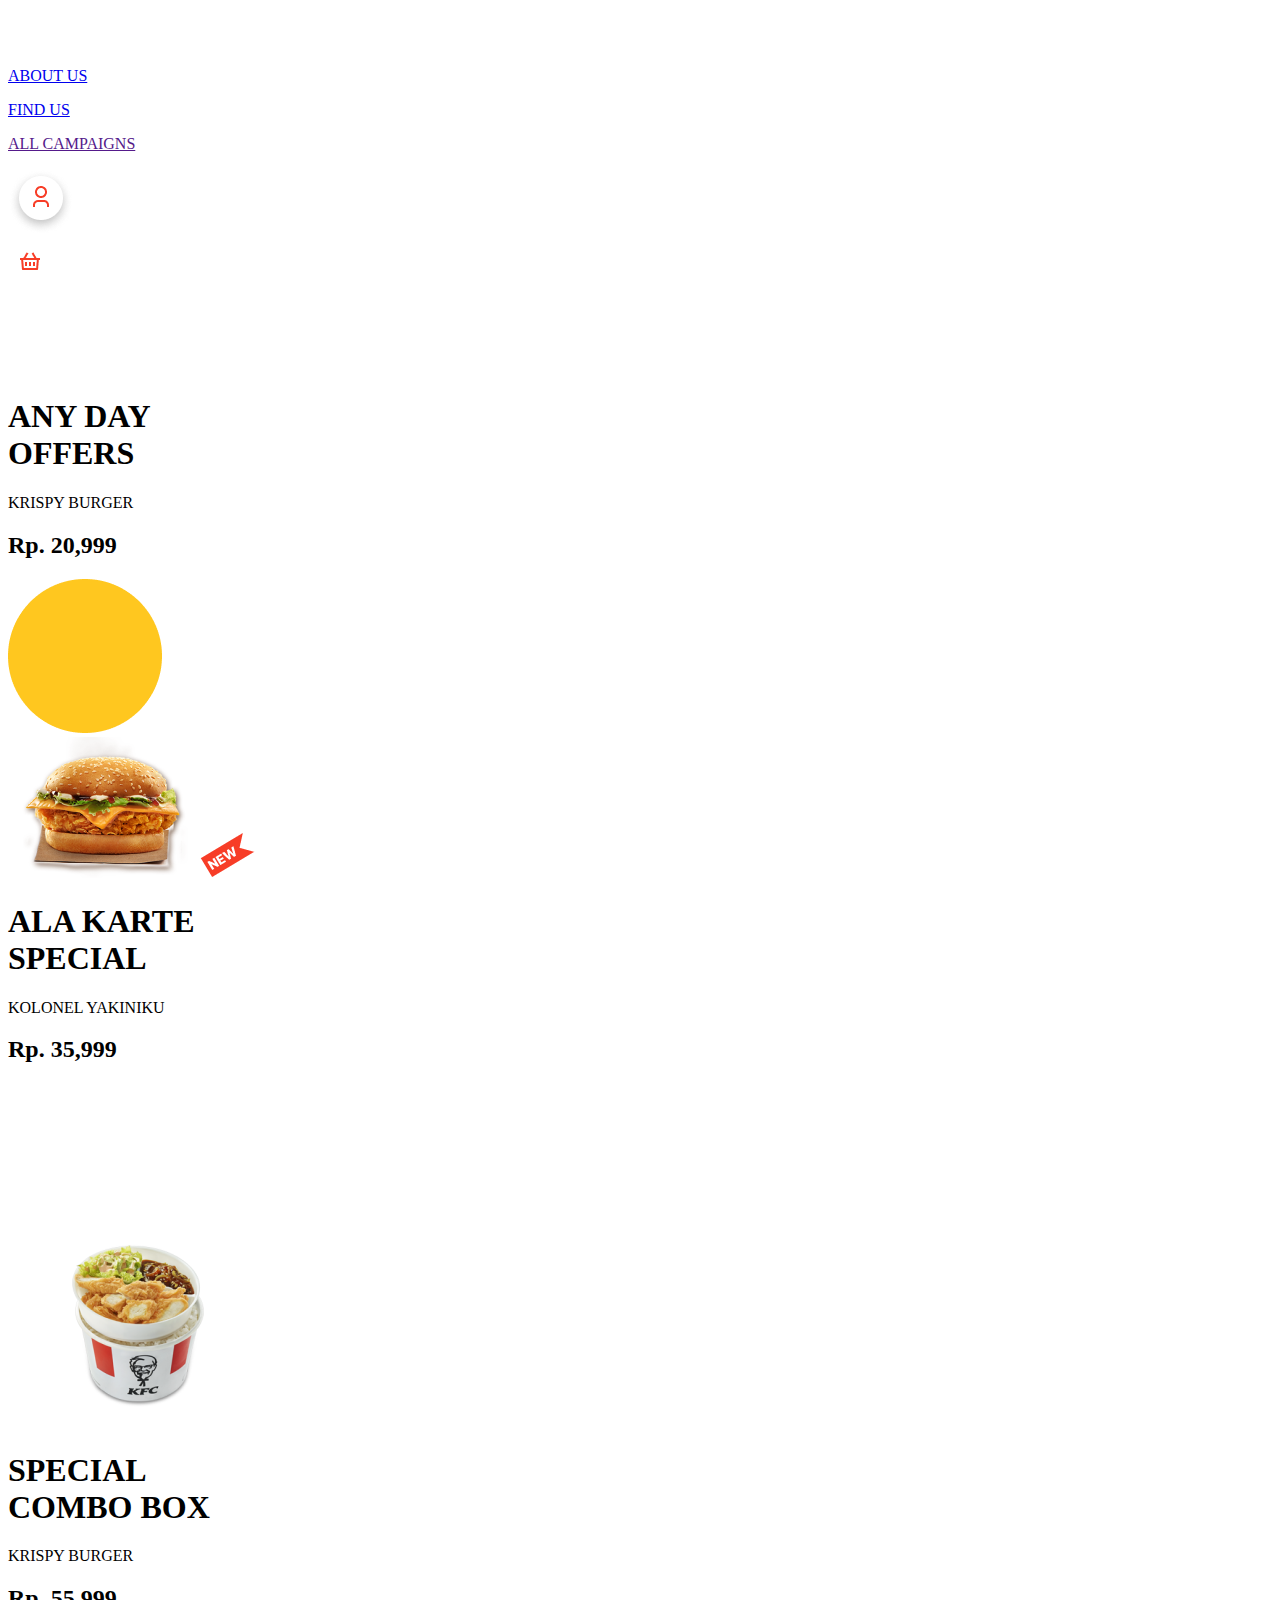
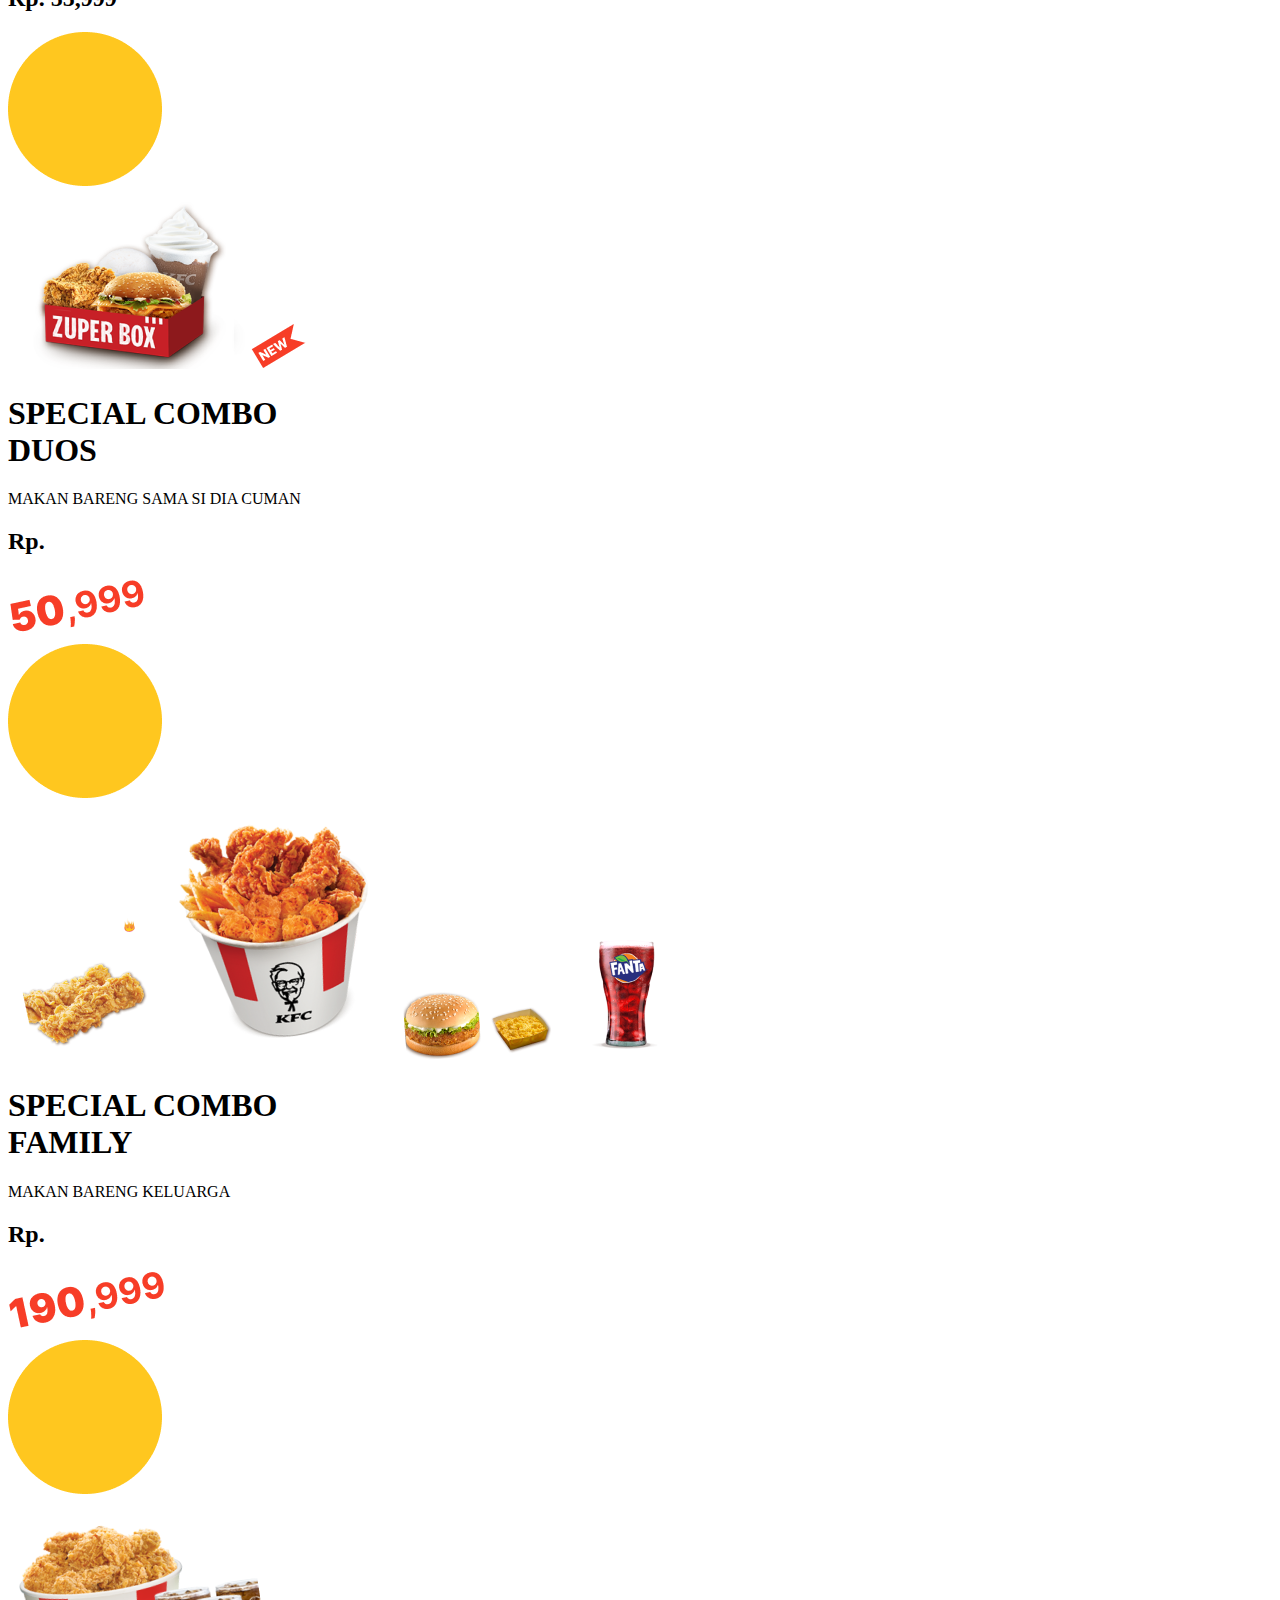
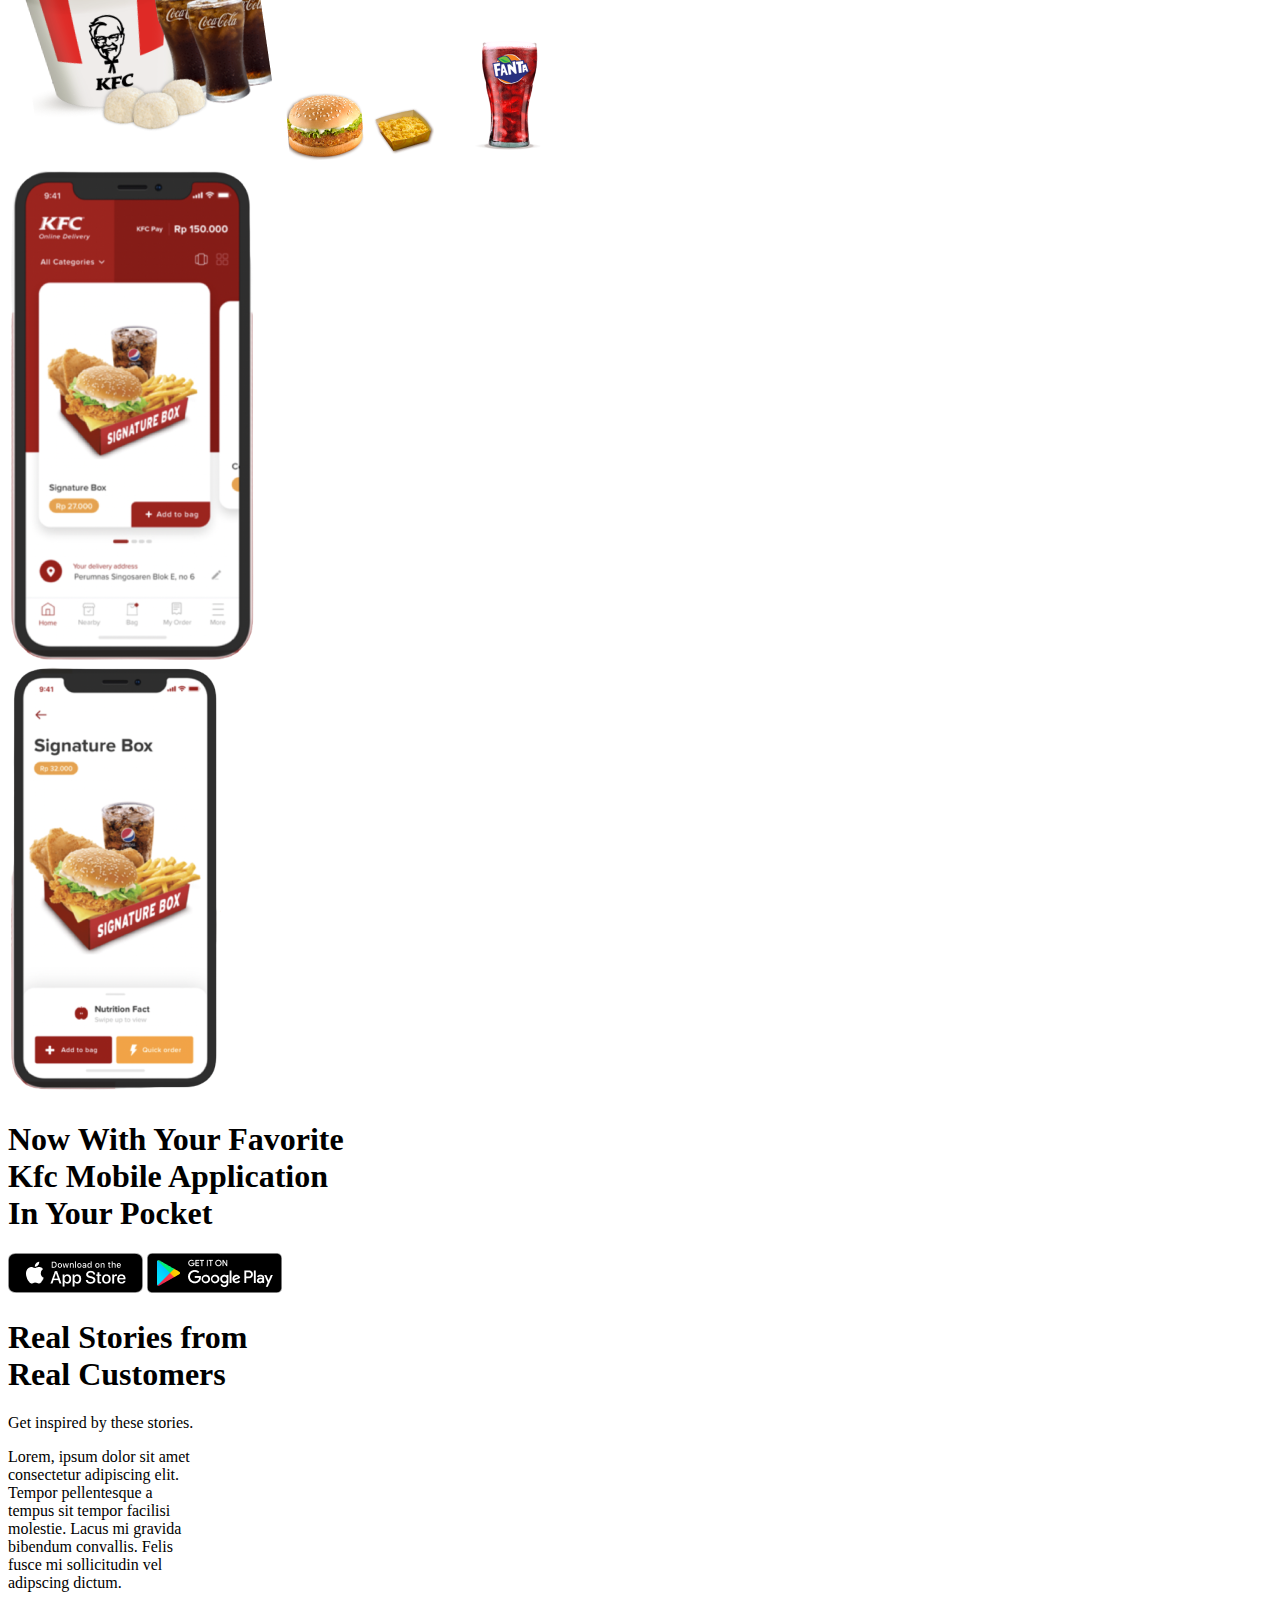
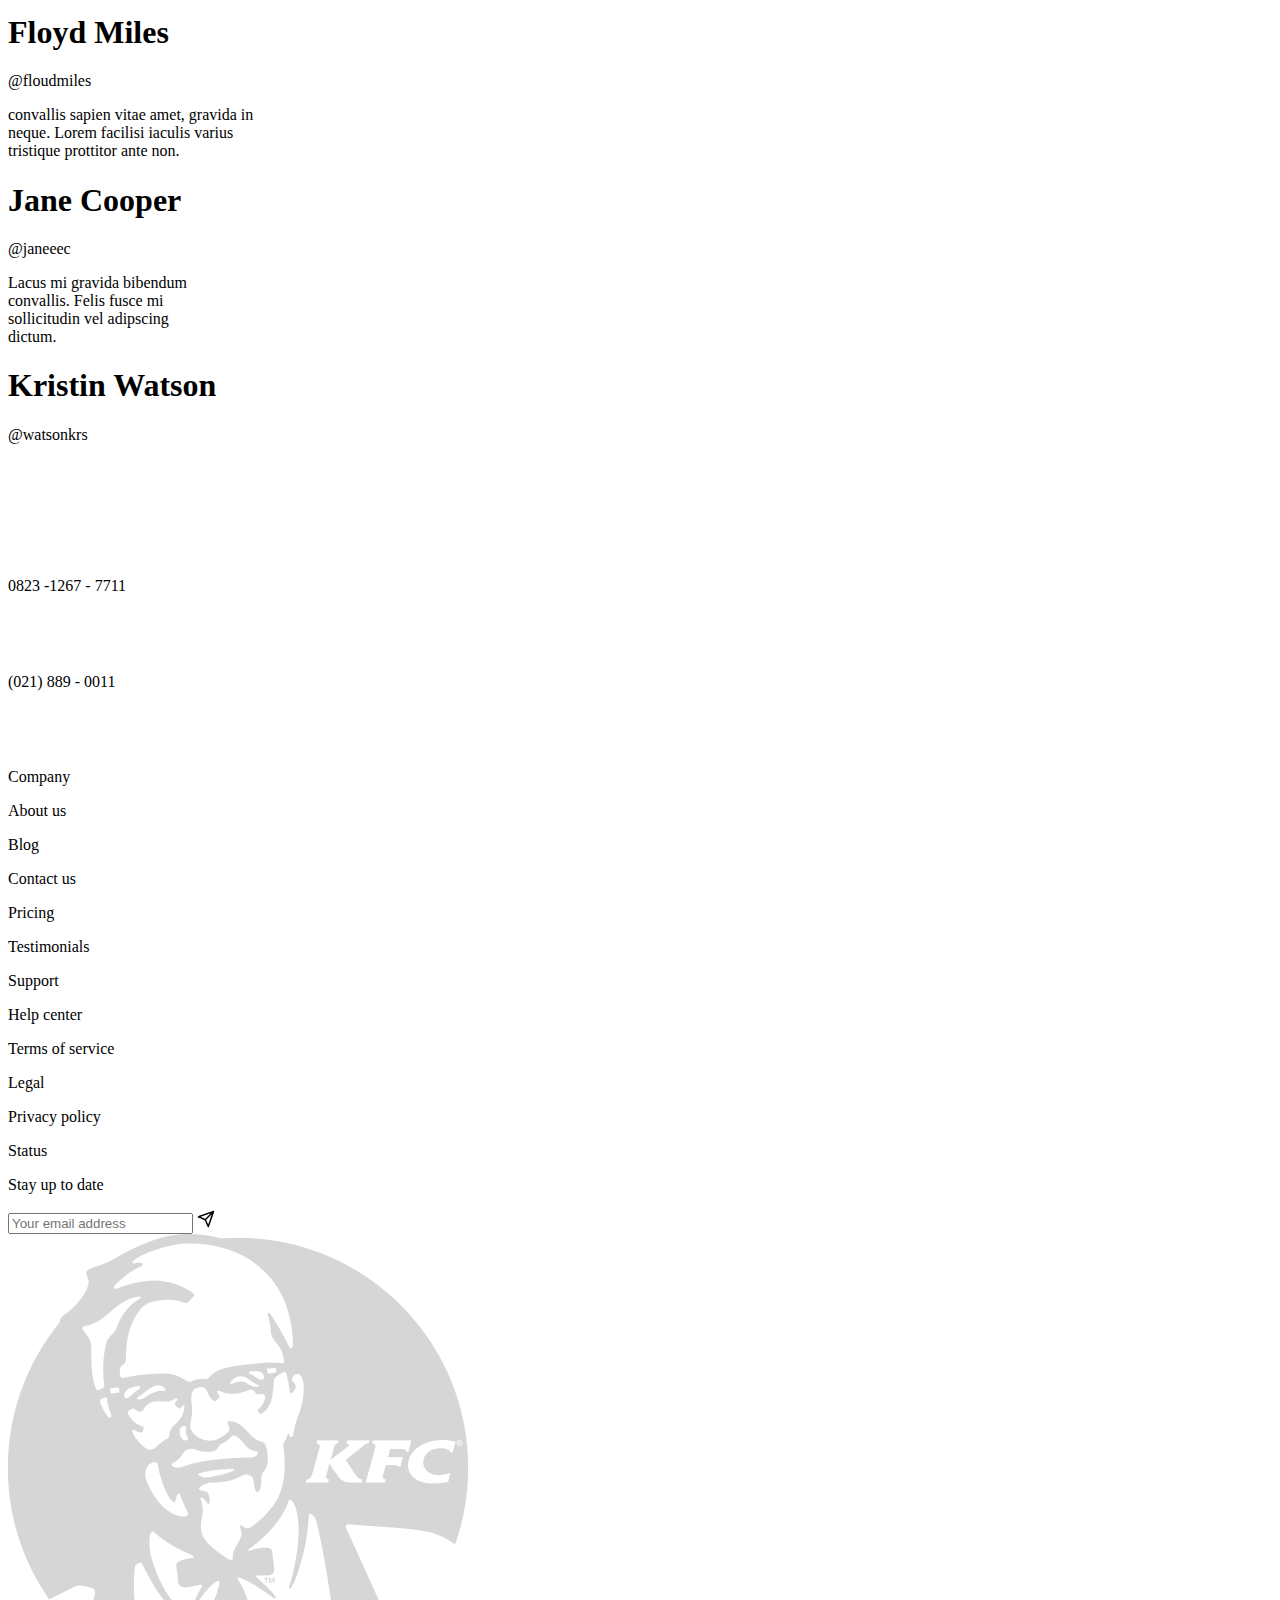
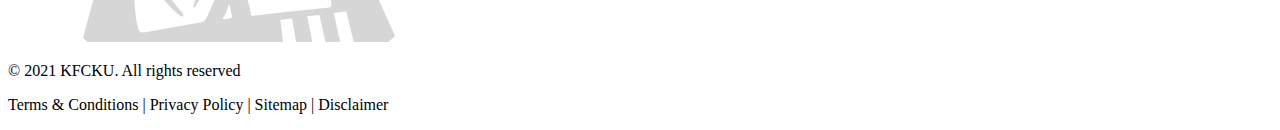
==== index.html @ f307461b "Merge branch 'main' of https://github.com/Chaudhryjahangir123/KFC" ====
<!DOCTYPE html>
<html lang="en">
  <head>
    <meta charset="UTF-8" />
    <meta name="viewport" content="width=device-width, initial-scale=1.0" />
    <link rel="stylesheet" href="/moin.css" />
    <title>KFC</title>
  </head>
  <body>
    <div>
      <div class="navbar">
        <div class="kfc">
          <img src="/Assets/Vector.png" alt="KFC" />
        </div>
        <div class="left-items">
          <a href="aboutus.html"><p>ABOUT US</p></a>
          <a href="findus.html"><p>FIND US</p></a>
          <a href=""><p>ALL CAMPAIGNS</p></a>
        </div class="nav1">
        <div class="right-items">
          <div>
            <a href="" class="rimg1"><img src="/Assets/akun.png" alt="Profile" /></a>
          </div>
          <div>
            <a href=""><img src="/Assets/Group 2.png" alt="Cart" /></a>
          </div>
        </div>
      </div>
        </div>
    </div>
    <br /><br /><br /><br /><br />
    <div class="deals">
      <!-- <img src="/Assets/img31.png" alt="" class="deal"> -->
      <div class="deals1">
        <div class="story-box">
          <div class="deals2_1">
            <h1>ANY DAY<br />OFFERS</h1>
            <p>KRISPY BURGER</p>
            <h2>Rp. 20,999</h2>
          </div>
          <div class="deals3">
            <img src="/Assets/Ellipse 15.png" alt="" />
            <div class="deals6">
              <img src="/Assets/image 17.png" alt="" class="deals8" />
              <img src="/Assets/Group 13.png" alt="" class="deals7" />
            </div>
          </div>
        </div>
        <div class="story-box_1">
          <div class="deals2_2">
            <h1>ALA KARTE<br />SPECIAL</h1>
            <p>KOLONEL YAKINIKU</p>
            <h2>Rp. 35,999</h2>
          </div>
          <div class="deals4">
            <img src="/Assets/Ellipse 13.png" alt="" />
            <div class="deals9">
              <img src="/Assets/image 18.png" alt="" />
            </div>
          </div>
        </div>
        <div class="story-box">
          <div class="deals2_3">
            <h1>SPECIAL<br />COMBO BOX</h1>
            <p>KRISPY BURGER</p>
            <h2>Rp. 55,999</h2>
          </div>
          <div class="deals5">
            <img src="/Assets/Ellipse 15.png" alt="" />
            <div class="deals10">
              <img src="/Assets/image 19.png" alt="" class="deals12" />
              <img src="/Assets/Group 13.png" alt="" class="deals11" />
            </div>
          </div>
        </div>
      </div>
      <div class="deal1">
        <div class="story-box1">
          <div class="deal2">
            <h1>SPECIAL COMBO<br />DUOS</h1>
            <p>MAKAN BARENG SAMA SI DIA CUMAN</p>
            <h2>Rp.</h2>
            <img src="/Assets/50,999.png" alt="" />
          </div>
          <div class="deals3">
            <img src="/Assets/Ellipse 15.png" alt="" />
            <div class="deal4">
              <img src="/Assets/image 22.png" alt="" class="deal5" />
              <img src="/Assets/image 21.png" alt="" class="deal6" />
              <img src="/Assets/image 23.png" alt="" class="deal7" />
              <img src="/Assets/image 24.png" alt="" class="deal8" />
              <img src="/Assets/image 25.png" alt="" class="deal9" />
            </div>
          </div>
        </div>
        <div class="story-box1">
          <div class="deal2">
            <h1>SPECIAL COMBO<br />FAMILY</h1>
            <p>MAKAN BARENG KELUARGA</p>
            <h2>Rp.</h2>
            <img src="/Assets/190,999.png" alt="" />
          </div>
          <div class="deals3">
            <img src="/Assets/Ellipse 15.png" alt="" />
            <div class="deal4">
              <img src="/Assets/image 27.png" alt="" class="deal10" />
              <img src="/Assets/image 23.png" alt="" class="deal11" />
              <img src="/Assets/image 24.png" alt="" class="deal12" />
              <img src="/Assets/image 25.png" alt="" class="deal13" />
            </div>
          </div>
        </div>
      </div>
    </div>
    <div class="kfcapp">
      <div class="appinfo1">
        <img class="phone2" src="/Assets/Screen Shot 2021-11-23 at 19.57 1.png" alt="mobile" />
      </div>
      <div class="appinfo2">
        <img class="phone1"   src="/Assets/Screen Shot 2021-11-23 at 19.57 2.png" alt="mobile" />
      </div>
    </div>
      <div class="appinfo">
        <div class="appinfo3">
          <h1>
            Now With Your Favorite<br />Kfc Mobile Application<br />In Your
            Pocket
          </h1>
          <div class="appinfo4">
            <img src="/Assets/Group.png" alt="appstore" />
            <img src="/Assets/Google Play Badge.png" alt="playstore" />
          </div>
        </div>
      </div>
    </div>
    <div class="stories">
      <div class="stories1">
        <h1>
          Real Stories from<br />
          Real Customers
        </h1>
        <p>Get inspired by these stories.</p>
      </div>
      <div class="stories2">
        <p>
          Lorem, ipsum dolor sit amet<br />consectetur adipiscing elit.<br />Tempor
          pellentesque a<br />tempus sit tempor facilisi<br />molestie. Lacus mi
          gravida<br />bibendum convallis. Felis<br />fusce mi sollicitudin
          vel<br />adipscing dictum.
        </p>
        <div class="stories2_1">
          <h1>Floyd Miles</h1>
          <p>@floudmiles</p>
        </div>
      </div>
      <div class="stories5">
        <div class="stories3">
          <p>
            convallis sapien vitae amet, gravida in<br />
            neque. Lorem facilisi iaculis varius<br />tristique prottitor ante
            non.
          </p>
          <div class="stories2_1">
            <h1>Jane Cooper</h1>
            <p>@janeeec</p>
          </div>
        </div>
        <div class="stories4">
          <p>
            Lacus mi gravida bibendum<br />convallis. Felis fusce mi<br />sollicitudin
            vel adipscing<br />dictum.
          </p>
          <div class="stories2_1">
            <h1>Kristin Watson</h1>
            <p>@watsonkrs</p>
          </div>
        </div>
      </div>
    </div>
    <div class="footernav">
      <div class="fobj">
        <div class="fn">
          <img src="/Assets/Vector.png" alt="kfc" />
        </div>
        <div class="fn">
          <img src="/Assets/Frame.png" alt="whatsapp" />
          <p>0823 -1267 - 7711</p>
        </div>
        <div class="fn">
          <img src="/Assets/Vector (1).png" alt="phone" />
          <p>(021) 889 - 0011</p>
        </div>
        <div class="fn">
          <img src="/Assets/Frame (1).png" alt="facebook" />
          <img src="/Assets/Frame (2).png" alt="twitter" />
          <img src="/Assets/Frame (3).png" alt="instagram" />
        </div>
      </div>
    </div>
    <div class="footer">
      <div class="footermain">
        <div class="fcont">
          <div class="pfont">
            <p>Company</p>
          </div>
          <p>About us</p>
          <p>Blog</p>
          <p>Contact us</p>
          <p>Pricing</p>
          <p>Testimonials</p>
        </div>
        <div class="fcont">
          <div class="pfont">
            <p>Support</p>
          </div>
          <p>Help center</p>
          <p>Terms of service</p>
          <p>Legal</p>
          <p>Privacy policy</p>
          <p>Status</p>
        </div>
        <div class="fcont">
          <div class="pfont">
            <p>Stay up to date</p>
          </div>
          <form action="">
            <div class="footer-container">
              <input
                type="email"
                class="footer-input"
                placeholder="Your email address"
              />
              <img src="/Assets/button.png" alt="Submit" class="submit-image" />
            </div>
          </form>
        </div>
      </div>
      <div class="fkfc">
        <img src="/Assets/image 32.png" alt="KFC" />
      </div>
      <div class="footerend">
        <p>© 2021 KFCKU. All rights reserved</p>
        <p>Terms & Conditions | Privacy Policy | Sitemap | Disclaimer</p>
      </div>
    </div>
  </body>
</html>
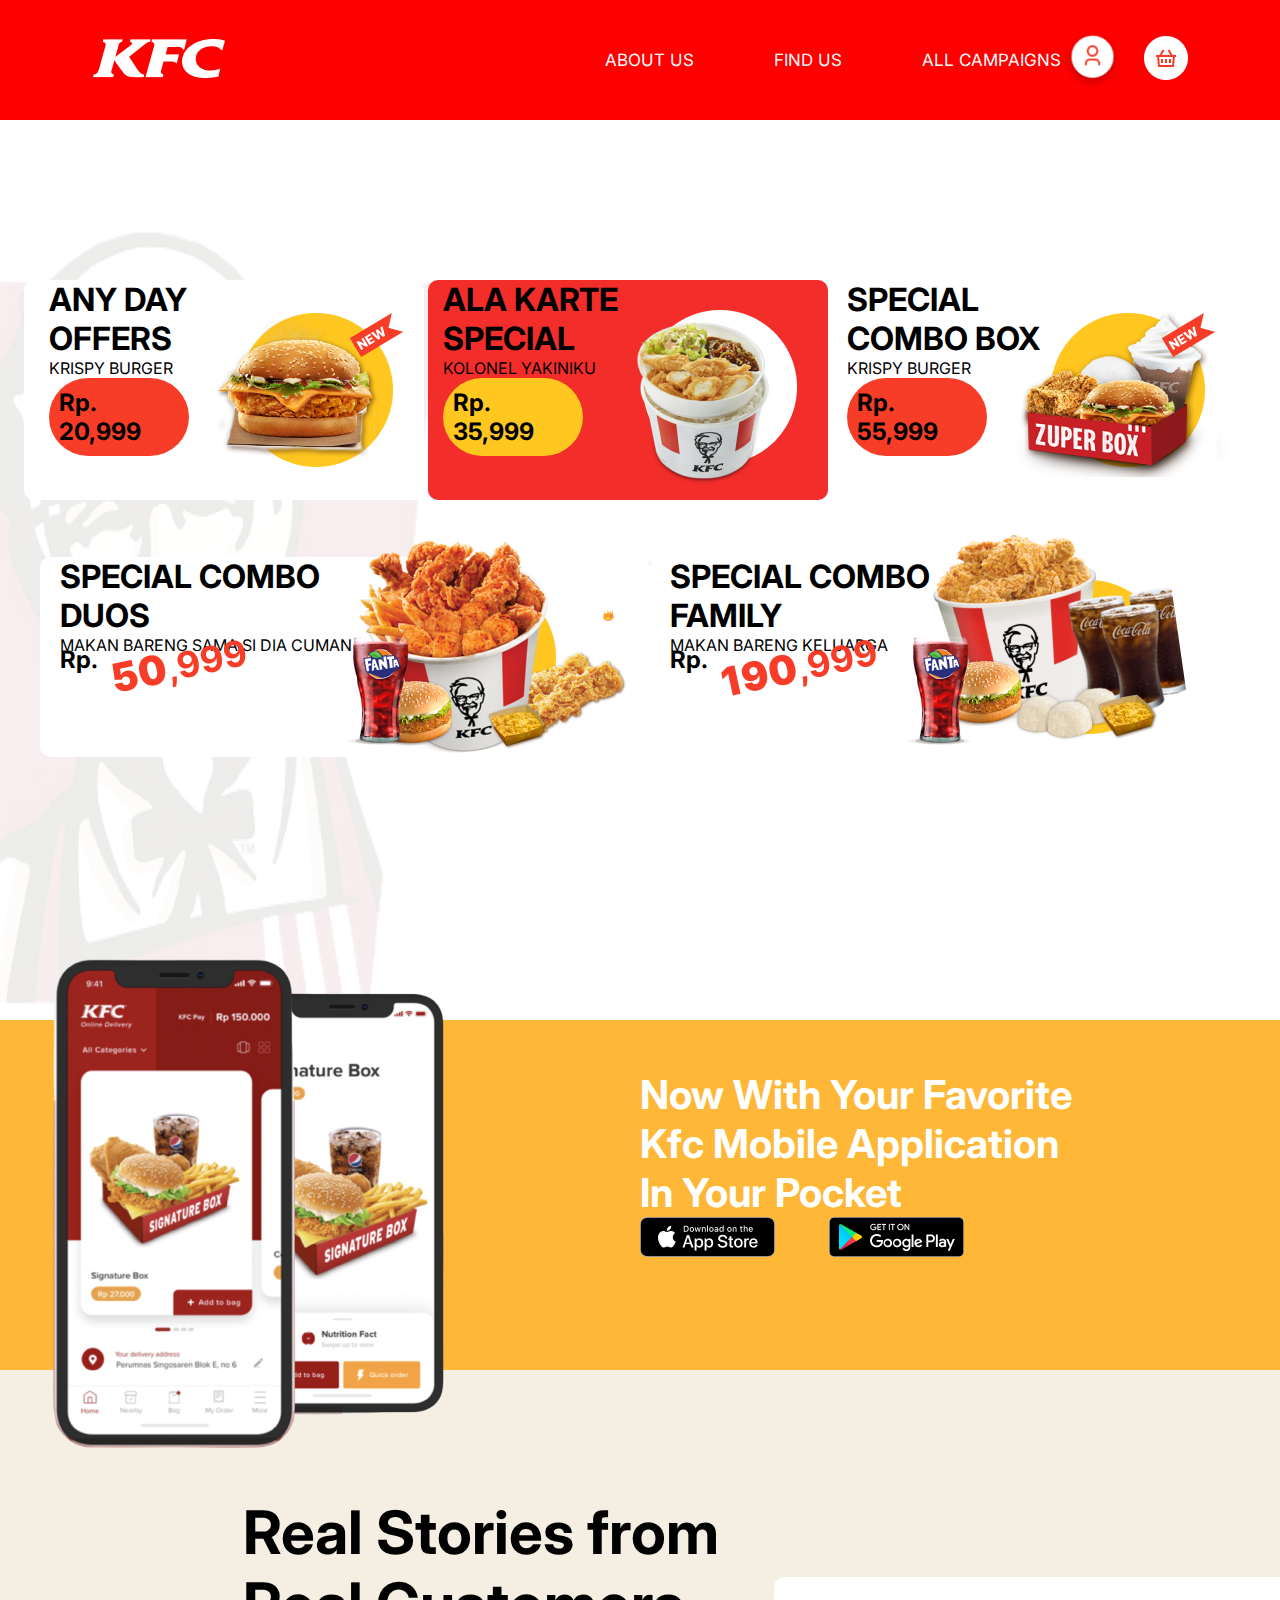
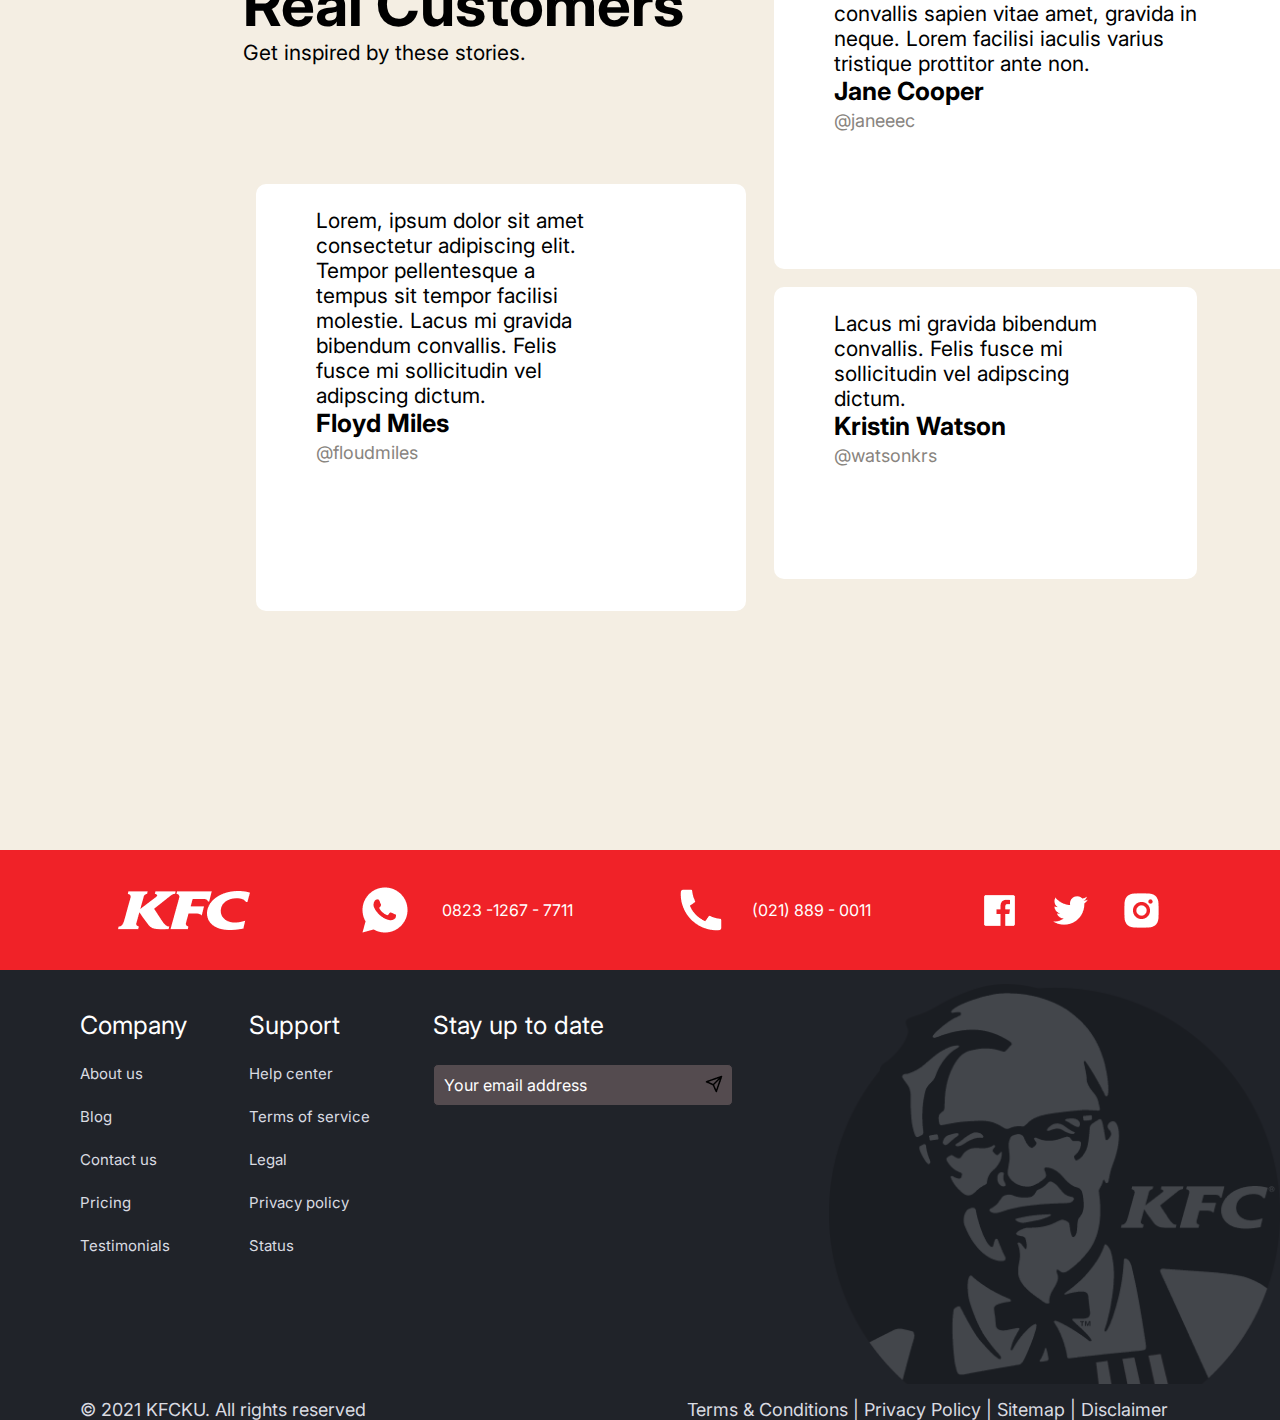
==== commit 8f9f8020: "sss" ====
--- a/index.html
+++ b/index.html
@@ -14,7 +14,7 @@
         </div>
         <div class="left-items">
           <a href="aboutus.html"><p>ABOUT US</p></a>
-          <a href="findus.html"><p>FIND US</p></a>
+          <a href="location.html"><p>FIND US</p></a>
           <a href=""><p>ALL CAMPAIGNS</p></a>
         </div class="nav1">
         <div class="right-items">
@@ -34,81 +34,81 @@
       <div class="deals1">
         <div class="story-box">
           <div class="deals2_1">
-            <h1>ANY DAY<br />OFFERS</h1>
-            <p>KRISPY BURGER</p>
-            <h2>Rp. 20,999</h2>
+          <h1>ANY DAY<br>OFFERS</h1>
+          <p>KRISPY BURGER</p>
+          <h2>Rp. 20,999</h2>
           </div>
           <div class="deals3">
-            <img src="/Assets/Ellipse 15.png" alt="" />
+            <img src="/Assets/Ellipse 15.png" alt="">
             <div class="deals6">
-              <img src="/Assets/image 17.png" alt="" class="deals8" />
-              <img src="/Assets/Group 13.png" alt="" class="deals7" />
-            </div>
-          </div>
+            <img src="/Assets/image 17.png" alt="" class="deals8">
+            <img src="/Assets/Group 13.png" alt="" class="deals7">
+          </div>
+        </div>
         </div>
         <div class="story-box_1">
           <div class="deals2_2">
-            <h1>ALA KARTE<br />SPECIAL</h1>
-            <p>KOLONEL YAKINIKU</p>
-            <h2>Rp. 35,999</h2>
+          <h1>ALA KARTE<br>SPECIAL</h1>
+          <p>KOLONEL YAKINIKU</p>
+          <h2>Rp. 35,999</h2>
           </div>
           <div class="deals4">
-            <img src="/Assets/Ellipse 13.png" alt="" />
+            <img src="/Assets/Ellipse 13.png" alt="">
             <div class="deals9">
-              <img src="/Assets/image 18.png" alt="" />
-            </div>
+            <img src="/Assets/image 18.png" alt="">
+          </div>
           </div>
         </div>
         <div class="story-box">
           <div class="deals2_3">
-            <h1>SPECIAL<br />COMBO BOX</h1>
-            <p>KRISPY BURGER</p>
-            <h2>Rp. 55,999</h2>
+          <h1>SPECIAL<br>COMBO BOX</h1>
+          <p>KRISPY BURGER</p>
+          <h2>Rp. 55,999</h2>
           </div>
           <div class="deals5">
-            <img src="/Assets/Ellipse 15.png" alt="" />
+            <img src="/Assets/Ellipse 15.png" alt="">
             <div class="deals10">
-              <img src="/Assets/image 19.png" alt="" class="deals12" />
-              <img src="/Assets/Group 13.png" alt="" class="deals11" />
-            </div>
+            <img src="/Assets/image 19.png" alt="" class="deals12">
+            <img src="/Assets/Group 13.png" alt="" class="deals11">
+          </div>
           </div>
         </div>
       </div>
       <div class="deal1">
         <div class="story-box1">
-          <div class="deal2">
-            <h1>SPECIAL COMBO<br />DUOS</h1>
-            <p>MAKAN BARENG SAMA SI DIA CUMAN</p>
-            <h2>Rp.</h2>
-            <img src="/Assets/50,999.png" alt="" />
-          </div>
-          <div class="deals3">
-            <img src="/Assets/Ellipse 15.png" alt="" />
-            <div class="deal4">
-              <img src="/Assets/image 22.png" alt="" class="deal5" />
-              <img src="/Assets/image 21.png" alt="" class="deal6" />
-              <img src="/Assets/image 23.png" alt="" class="deal7" />
-              <img src="/Assets/image 24.png" alt="" class="deal8" />
-              <img src="/Assets/image 25.png" alt="" class="deal9" />
-            </div>
-          </div>
+        <div class="deal2">
+          <h1>SPECIAL COMBO<br>DUOS</h1>
+          <p>MAKAN BARENG SAMA SI DIA CUMAN</p>
+          <h2>Rp.</h2>
+          <img src="/Assets/50,999.png" alt="">
+        </div>
+        <div class="deals3">
+          <img src="/Assets/Ellipse 15.png" alt="">
+          <div class="deal4">
+          <img src="/Assets/image 22.png" alt="" class="deal5">
+          <img src="/Assets/image 21.png" alt="" class="deal6">
+          <img src="/Assets/image 23.png" alt="" class="deal7">
+          <img src="/Assets/image 24.png" alt="" class="deal8">
+          <img src="/Assets/image 25.png" alt="" class="deal9">
+          </div>
+        </div>
         </div>
         <div class="story-box1">
-          <div class="deal2">
-            <h1>SPECIAL COMBO<br />FAMILY</h1>
+        <div class="deal2">
+            <h1>SPECIAL COMBO<br>FAMILY</h1>
             <p>MAKAN BARENG KELUARGA</p>
             <h2>Rp.</h2>
-            <img src="/Assets/190,999.png" alt="" />
-          </div>
-          <div class="deals3">
-            <img src="/Assets/Ellipse 15.png" alt="" />
-            <div class="deal4">
-              <img src="/Assets/image 27.png" alt="" class="deal10" />
-              <img src="/Assets/image 23.png" alt="" class="deal11" />
-              <img src="/Assets/image 24.png" alt="" class="deal12" />
-              <img src="/Assets/image 25.png" alt="" class="deal13" />
-            </div>
-          </div>
+            <img src="/Assets/190,999.png" alt="">
+        </div>
+        <div class="deals3">
+          <img src="/Assets/Ellipse 15.png" alt="">
+          <div class="deal4">
+            <img src="/Assets/image 27.png" alt="" class="deal10">
+            <img src="/Assets/image 23.png" alt="" class="deal11">
+            <img src="/Assets/image 24.png" alt="" class="deal12">
+            <img src="/Assets/image 25.png" alt="" class="deal13">
+          </div>
+        </div>
         </div>
       </div>
     </div>
--- a/moin.css
+++ b/moin.css
@@ -0,0 +1,500 @@
+@import url(https://fonts.googleapis.com/css2?family=Inter:wght@100;200;300;400;500;600;700;800;900&family=Lilita+One&family=Poppins:ital,wght@0,100;0,200;0,300;0,400;0,500;0,600;0,700;0,800;0,900;1,100;1,200;1,300;1,400;1,500;1,600;1,700;1,800;1,900&family=Roboto&display=swap%27);
+*{
+    margin: 0;
+    padding: 0;
+    font-family: 'Inter', sans-serif;
+}
+
+/* NavBar */
+.navbar{
+    background-color: red;
+    display: flex;
+    height: 120px;
+    align-items: center;
+    justify-content: center;
+
+}
+.navbar a{
+    text-decoration: none;
+    color: white;
+}
+.kfc{
+    /* border: 1px solid black; */
+
+    width: 40%;
+}
+.left-items{
+    display: flex;
+    align-items: center;
+    font-size: 17px;
+    gap: 80px;
+    justify-content: space-evenly;
+}
+.right-items{
+    display: flex;
+    gap: 20px;
+    align-items: center;
+    justify-content: space-evenly;
+}
+.rimg1 img{
+    width: 63px;
+    margin-top: 4px;
+    height: 63px;
+}
+.nav1{
+
+    margin-top: 10px;
+}
+
+/* End of Navbar */
+
+
+
+
+/* Deals */
+.deals{
+    background-image: url(/Assets/kfc\ back.png);
+    background-repeat: no-repeat;
+    height: 900px;
+    position: relative;
+    background-size: 900px 100%;
+    width: 100%;
+} 
+.deals1{
+    /* border:  1px solid black; */
+    width: 95vw;
+    margin-left: 20px;
+    display: flex;
+    justify-content: space-evenly;
+    height: 297px;
+}
+  .story-box{
+    background-color: white;
+    border-radius: 10px;
+    width: 400px;
+    height: 220px;
+    margin-top: 60px;
+    display: flex;
+    /* border: 1px solid black; */
+  }
+.deals3{
+    width: 400px;
+    /* border: 1px solid black; */
+    display: flex;
+    align-items: center;
+}
+.deals3 img{
+    position: absolute;
+    display: flex;
+
+}
+.deals8{
+    /* border: 1px solid black; */
+    margin-left: -38px;
+}
+.deals6{
+    display: flex;
+    align-items: center;
+}
+.deals2_1{
+    /* border: 1px solid black; */
+    width: 410px;
+    margin-left: 25px;
+}
+.deals7{
+    /* border: 1px solid black; */
+    margin-left: 110px;
+    margin-top: -110px;
+}
+.deals2_2{
+    /* border: 1px solid black; */
+    width: 500px;
+    margin-left: 15px;
+}
+.deals2_2 h2{
+    background-color: #ffc71f;
+    border-radius: 40px;
+    padding: 10px;
+    width: 120px;
+}
+.deals2_1 h2{
+    background-color: #f73d27;
+    border-radius: 40px;
+    padding: 10px;
+    width: 120px;
+}
+.deals2_3 h2{
+    background-color: #f73d27;
+    border-radius: 40px;
+    padding: 10px;
+    width: 120px;
+}
+.story-box_1{
+    background-color: #F22D2A;
+    border-radius: 10px;
+    width: 400px;
+    height: 220px;
+    margin-top: 60px;
+    display: flex;
+    /* border: 1px solid black; */
+}
+.deals4{
+    margin-left: 215px;
+    margin-top: 30px;
+    position: absolute;
+}
+.deals9{
+    margin-left: -70px;
+    margin-top: -150px;
+}
+.deals2_3{
+    /* border: 1px solid black; */
+    width: 450px;
+    margin-left: 15px;
+}
+.deals5{
+    display: flex;
+    align-items: center;
+    width: 400px;
+}
+.deals5 img{
+    position: absolute;
+    display: flex;
+}
+.deals10{
+    /* border: 1px solid black; */
+    display: flex;
+    align-items: center;
+}
+.deals11{
+    /* border: 1px solid black; */
+    margin-left: 110px;
+    margin-top: -110px;
+}
+.deals12{
+    /* border: 1px solid black; */
+    margin-left: -60px;
+    margin-top: -5px;
+}
+.deal1{
+    margin-top: 40px;
+    width: 92vw;
+    height: 200px;
+    /* border: 1px solid black; */
+    display: flex;
+    justify-content: space-between;
+    margin-left: 40px;
+}
+.story-box1{
+    background-color: white;
+    border-radius: 10px;
+    width: 610px;
+    height: 200px;
+    display: flex;
+}
+.deal2{
+    width: 550px;
+    margin-left: 20px;
+}
+.deal2 h2{
+    /* border: 1px solid black; */
+    position: absolute;
+    margin-top: -10px;
+}
+.deal2 img{
+    /* border: 1px solid black; */
+    margin-left: 50px;
+    margin-top: -20px;
+}
+.deal5{
+    margin-left: 85px;
+    margin-top: -70px;
+}
+.deal6{
+    margin-left: -60px;
+    margin-top: -140px;
+}
+.deal8{
+    margin-left: 80px;
+    margin-top: 25px;
+}
+.deal7{
+    margin-left: -30px;
+}
+.deal9{
+    margin-left: -90px;
+    margin-top: -25px;
+}
+.deal10{
+    margin-left: -90px;
+    margin-top: -150px;
+}
+.deal11{
+    margin-left: -70px;
+    margin-top: -20px;
+}
+.deal12{
+    margin-left: 80px;
+    margin-top:  15px;
+}
+.deal13{
+    margin-left: -140px;
+    margin-top: -25px;
+}
+.deals{
+    height: 800px;
+}
+/* End of Deals */
+
+
+
+
+
+/* kfcappinfo */
+.appinfo{
+    z-index: 2;
+    position: absolute ;
+    background-color: none;
+    width: 500px;
+}
+.phone1{
+    position: absolute;
+    bottom: -50px;
+    z-index: 1;
+}
+.phone2{
+    position: absolute;
+    bottom: -430px;
+    z-index: 2;
+
+}
+.kfcapp{
+    background-color: #FFB737;
+    height: 350px;
+    z-index: 2;
+    position: relative;
+}
+.appinfo1{
+    position: absolute;
+    margin-left: 50px;
+    /* border: 1px solid black; */
+}
+.appinfo2{
+    /* border: 1px solid black; */
+    margin-left: 185px;
+    width: max-content;
+}
+.appinfo2 img{
+    margin-top: 40px;
+    margin-left: 50px;
+}
+.appinfo{
+    display: flex;
+    margin-top: -300px;
+    left: 50%;
+    /* border: 1px solid black; */
+}
+
+.appinfo3 h1{
+    font-size: 40px;
+    color: white;
+}
+.appinfo4{
+    display: flex;
+    /* border: 1px solid black; */
+    width: 75%;
+    justify-content: space-between;
+}
+/* End of kfcappinfo */
+
+
+
+
+
+
+
+
+/*Stories*/
+.stories{
+    background-color: #f4eee3;
+    height: 120vh;
+    display: flex;
+}
+.stories1{
+    position: absolute;
+    margin-left: 27vh;
+    margin-top: 14vh;
+}
+.stories1 h1{
+    font-size: 60px;
+    padding: 0;
+    margin: 0;
+} 
+.stories1 p{
+    font-size: 21px;
+}
+.stories2,
+.stories3,
+.stories4{
+    /* border: 1px solid black; */
+    background-color: white;
+    border-radius: 10px;
+    padding: 20px;
+    margin: 10px;
+}
+.stories3,
+.stories4{
+    margin: 18px;
+    height: 28vh;
+}
+.stories3{
+    width: 100%;
+}
+.stories4{
+    width: 80%;
+}
+.stories2{
+    height: 43vh;
+    width: 50vh;
+    margin-top: 46vh;
+    margin-left: 20vw;
+}
+.stories5{
+    margin-top: 21vh;
+}
+.stories2 p,
+.stories3 p,
+.stories4 p{
+    margin-top: 4px;
+    font-size: 21px;
+    margin-left: 40px;
+}
+.stories2_1 p,
+.stories2_1 h1{
+    margin: 0;
+    margin-left: 40px;
+}
+.stories2_1 h1{
+    font-size: 25px;
+}
+.stories2_1 p{
+    margin-top: 4px;
+    font-size: 18px;
+    color: #88847e;
+}
+/* End of Stories */
+
+
+
+
+
+
+
+
+
+
+
+
+
+/* footernav */
+.footernav{
+    height: 120px;
+    background-color: #f02228;
+}
+.fobj{
+    display: flex;
+    /* border: 1px solid black; */
+    align-items: center;
+    justify-content: space-around;
+    width: 90%;
+    margin: auto;
+
+    height: 120px;
+    color: white;
+}
+.fn{
+    display: flex;
+    align-items: center;
+    gap: 30px;
+}
+
+/* End of footernav */
+
+
+
+
+
+
+/* Footer */
+.footer{
+    background-color: #202329;
+    height: 450px;
+}
+.footermain{
+    position: absolute;
+    display: flex;
+    margin-top: 40px;
+    /* border: 1px solid white; */
+    width: 51%;
+    justify-content: space-between;
+    margin-left: 80px;
+}
+.footermain p{
+    font-size: 15px;
+    color: #D9DBE1;
+}
+.pfont p{
+    font-size: 25px;
+    color: white;
+}
+.footer-container{
+    position: relative;
+}
+.footer-input{
+    padding: 10px;
+    font-size: 16px;
+    background-color: #544b4f;
+    border: 1px solid #202329;
+    border-radius: 5px;
+    padding-right: 40px;
+}
+.submit-image{
+    position: absolute;
+    top: 25%;
+    right: 10px;
+    cursor: pointer;
+}
+.footer-input::placeholder {
+    color: white;
+}
+.fkfc{
+    display: flex;
+    justify-content: end;
+}
+.fkfc img{
+    margin-top: 14px;
+    height: 400px;
+    position: absolute;
+}
+.footerend{
+    display: flex;
+    justify-content: space-between;
+    align-items: end;
+    /* border: 1px solid black; */
+    width: 85%;
+    margin-left: 80px;
+    height: 450px;
+}
+.footerend p{
+    color: #D9DBE1;
+    font-size: 18px;
+}
+.pfont{
+    gap: 24px;
+}
+.fcont{
+    display: flex;
+    flex-direction: column;
+    gap: 24px;
+}
+/* End of Footer */
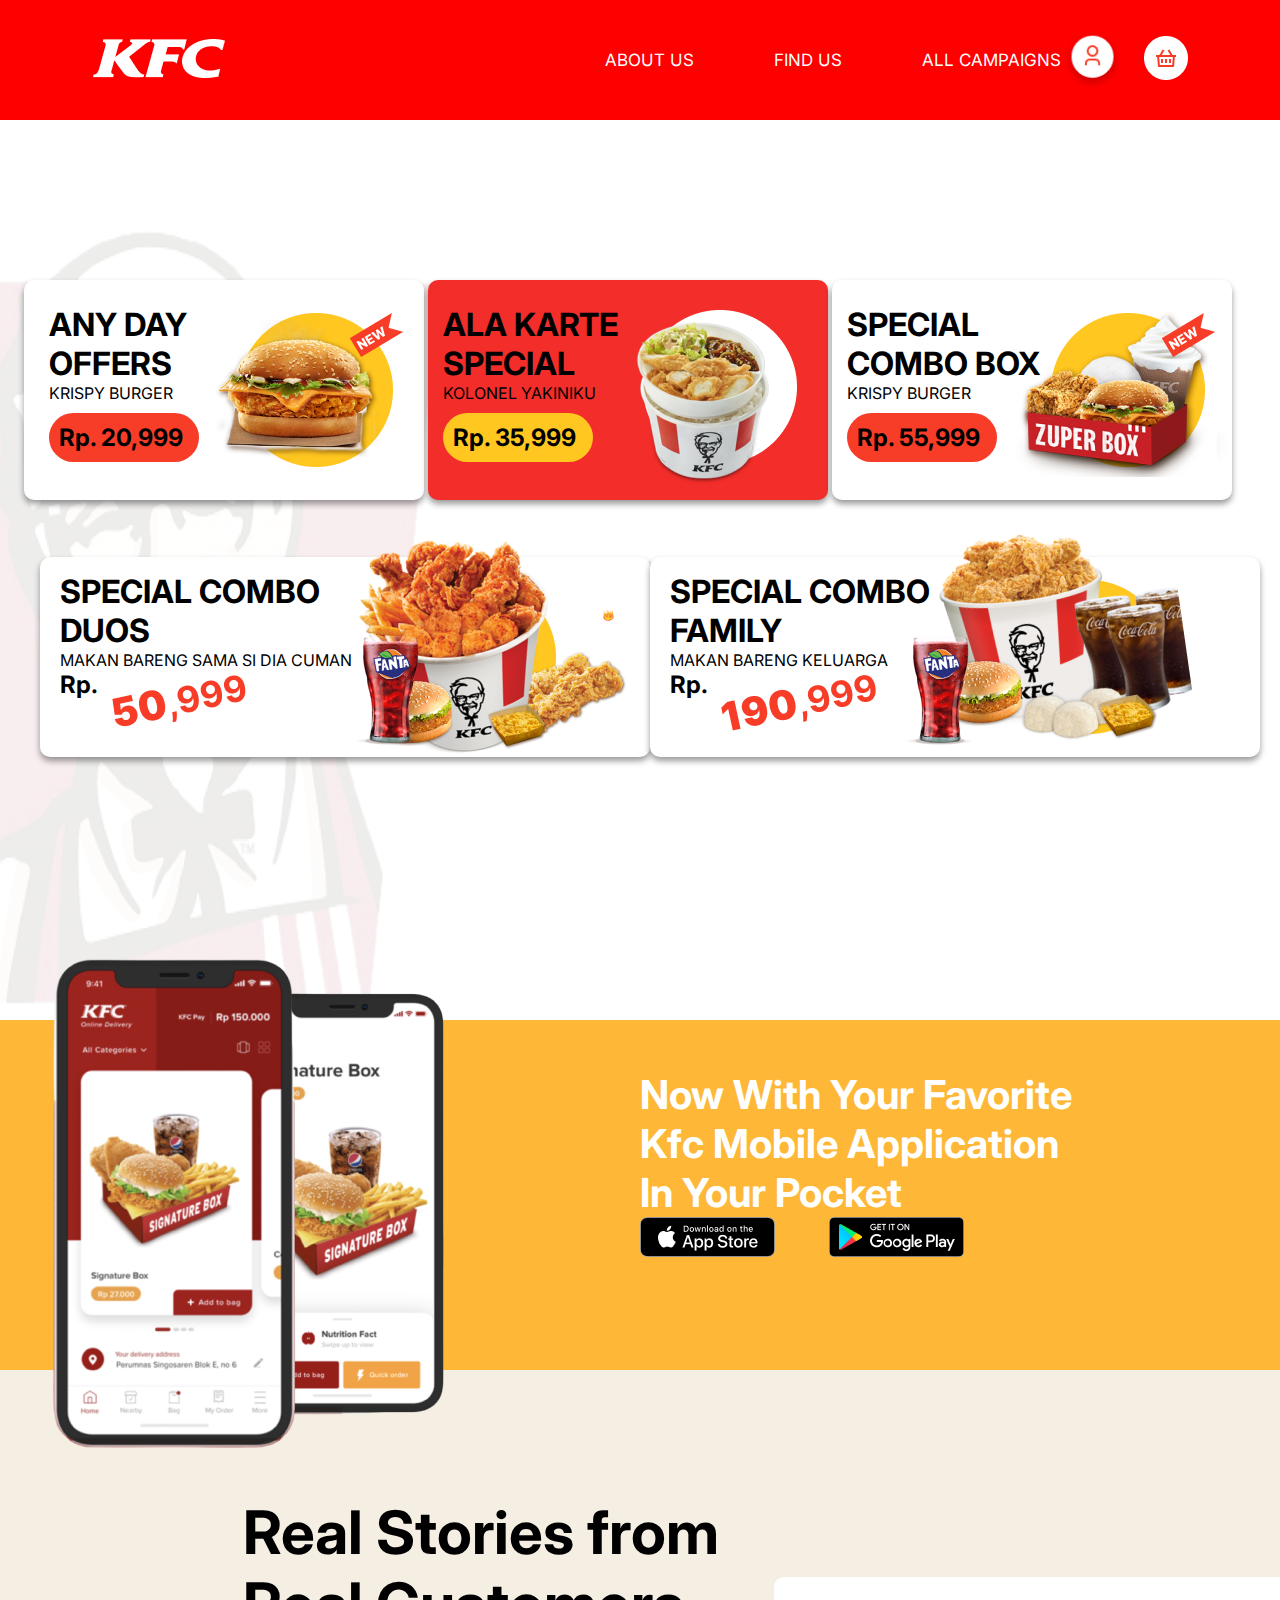
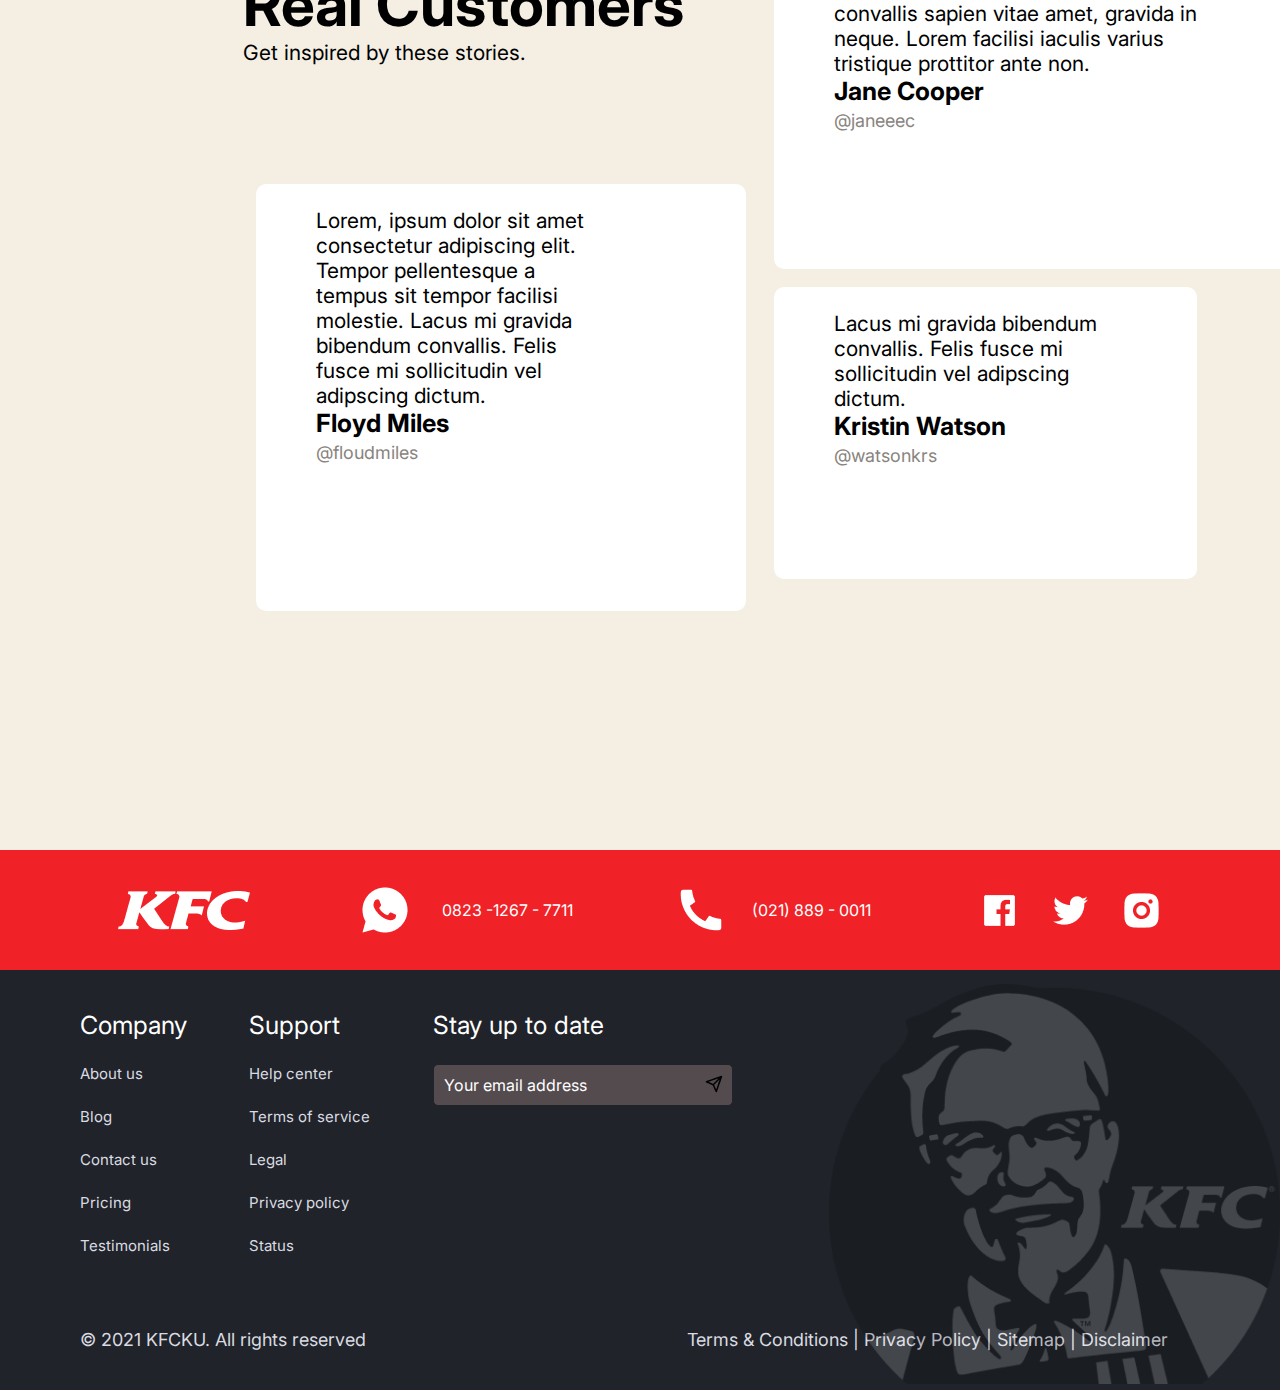
==== commit 3da62ecf: "final" ====
--- a/index.html
+++ b/index.html
@@ -14,7 +14,7 @@
         </div>
         <div class="left-items">
           <a href="aboutus.html"><p>ABOUT US</p></a>
-          <a href="location.html"><p>FIND US</p></a>
+          <a href="findus.html"><p>FIND US</p></a>
           <a href=""><p>ALL CAMPAIGNS</p></a>
         </div class="nav1">
         <div class="right-items">
--- a/moin.css
+++ b/moin.css
@@ -76,6 +76,8 @@
     margin-top: 60px;
     display: flex;
     /* border: 1px solid black; */
+    box-shadow: 0px 4px 6px rgba(0, 0, 0, 0.4);
+
   }
 .deals3{
     width: 400px;
@@ -100,6 +102,7 @@
     /* border: 1px solid black; */
     width: 410px;
     margin-left: 25px;
+    margin-top: 25px;
 }
 .deals7{
     /* border: 1px solid black; */
@@ -110,24 +113,28 @@
     /* border: 1px solid black; */
     width: 500px;
     margin-left: 15px;
+    margin-top: 25px;
 }
 .deals2_2 h2{
     background-color: #ffc71f;
     border-radius: 40px;
     padding: 10px;
-    width: 120px;
+    width: 130px;
+    margin-top: 10px;
 }
 .deals2_1 h2{
     background-color: #f73d27;
     border-radius: 40px;
     padding: 10px;
-    width: 120px;
+    width: 130px;
+    margin-top: 10px;
 }
 .deals2_3 h2{
     background-color: #f73d27;
     border-radius: 40px;
     padding: 10px;
-    width: 120px;
+    width: 130px;
+    margin-top: 10px;
 }
 .story-box_1{
     background-color: #F22D2A;
@@ -137,6 +144,7 @@
     margin-top: 60px;
     display: flex;
     /* border: 1px solid black; */
+    box-shadow: 0px 4px 6px rgba(0, 0, 0, 0.4);
 }
 .deals4{
     margin-left: 215px;
@@ -151,6 +159,8 @@
     /* border: 1px solid black; */
     width: 450px;
     margin-left: 15px;
+    margin-top: 25px;
+    
 }
 .deals5{
     display: flex;
@@ -191,22 +201,27 @@
     width: 610px;
     height: 200px;
     display: flex;
+    box-shadow: 0px 4px 6px rgba(0, 0, 0, 0.4);
+
 }
 .deal2{
+    /* border: 1px solid black; */
     width: 550px;
     margin-left: 20px;
+    margin-top: 15px;
 }
 .deal2 h2{
     /* border: 1px solid black; */
     position: absolute;
-    margin-top: -10px;
+    margin-top: 0px;
 }
 .deal2 img{
     /* border: 1px solid black; */
     margin-left: 50px;
-    margin-top: -20px;
+    margin-top: 0px;
 }
 .deal5{
+    /* border: 1px solid black; */
     margin-left: 85px;
     margin-top: -70px;
 }
@@ -222,11 +237,11 @@
     margin-left: -30px;
 }
 .deal9{
-    margin-left: -90px;
+    margin-left: -80px;
     margin-top: -25px;
 }
 .deal10{
-    margin-left: -90px;
+    margin-left: -84px;
     margin-top: -150px;
 }
 .deal11{
@@ -428,7 +443,7 @@
 /* Footer */
 .footer{
     background-color: #202329;
-    height: 450px;
+    height: 420px;
 }
 .footermain{
     position: absolute;
@@ -483,7 +498,7 @@
     /* border: 1px solid black; */
     width: 85%;
     margin-left: 80px;
-    height: 450px;
+    height: 380px;
 }
 .footerend p{
     color: #D9DBE1;
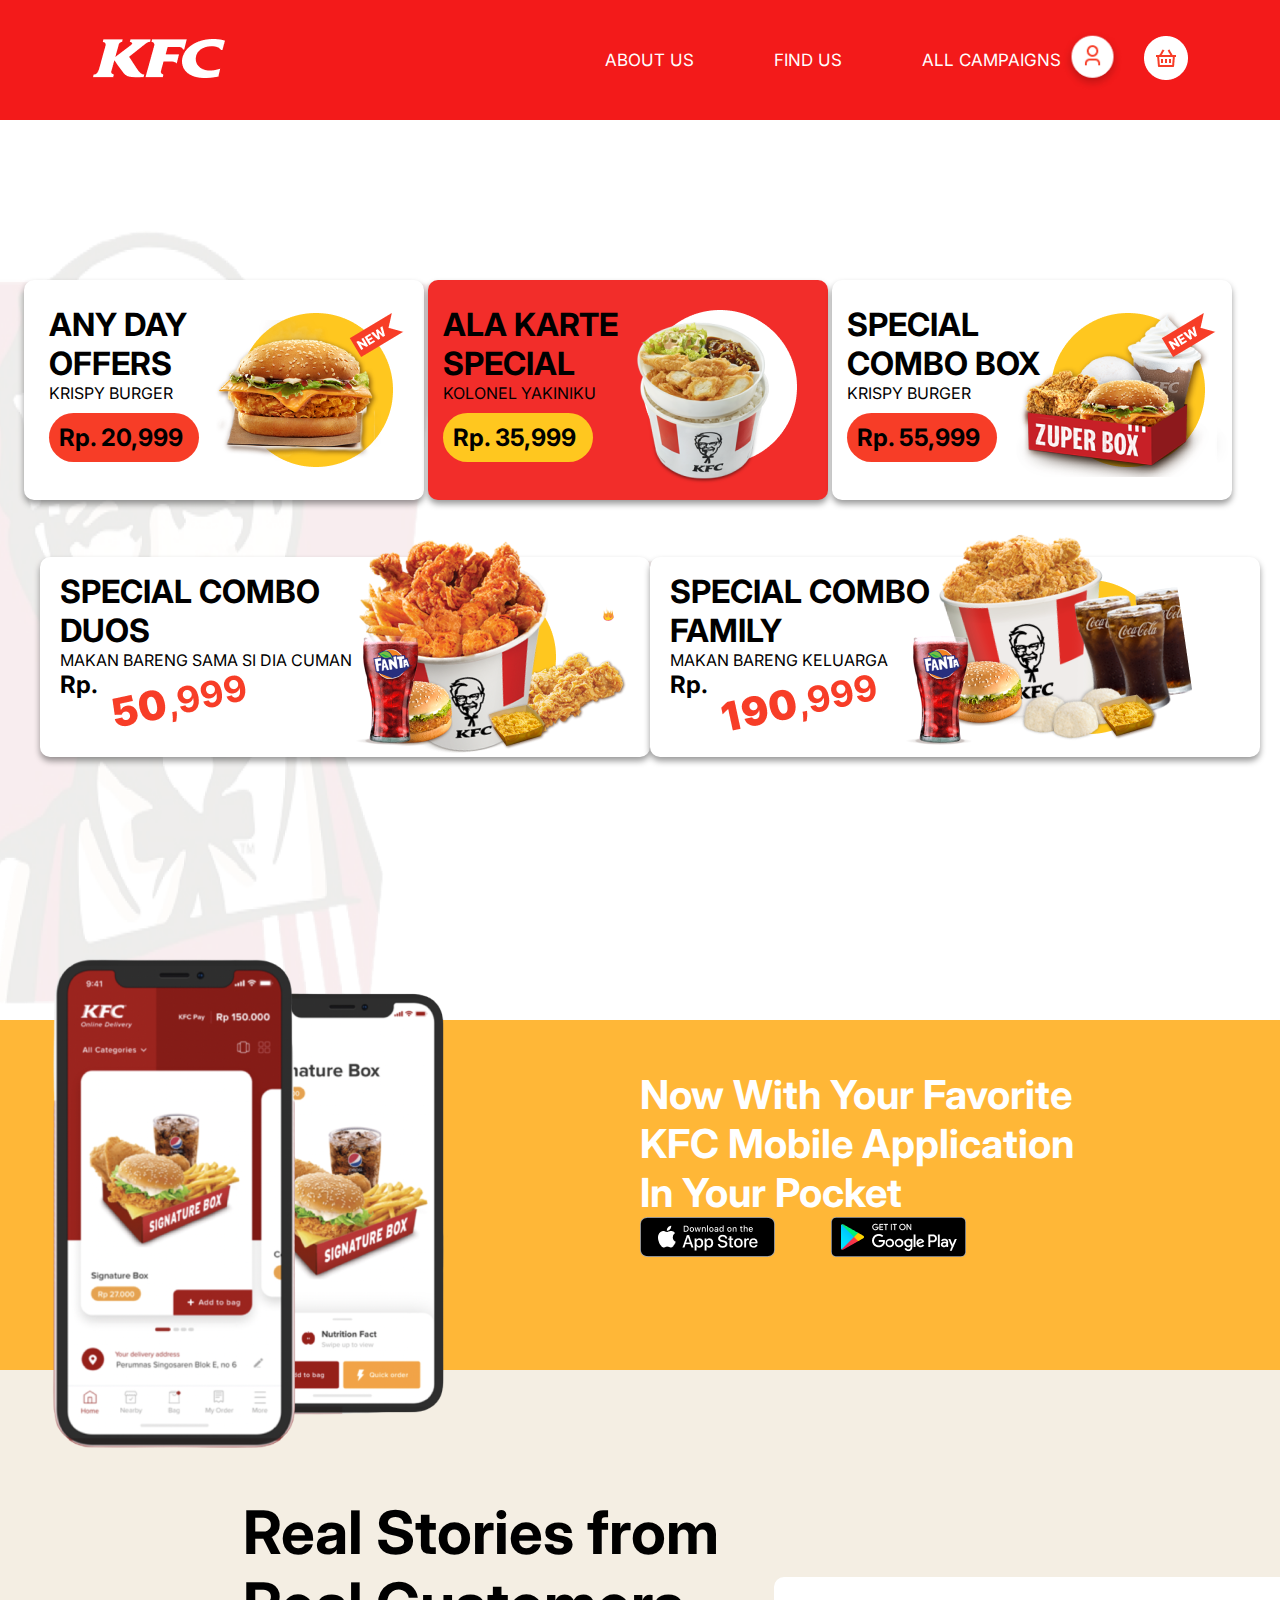
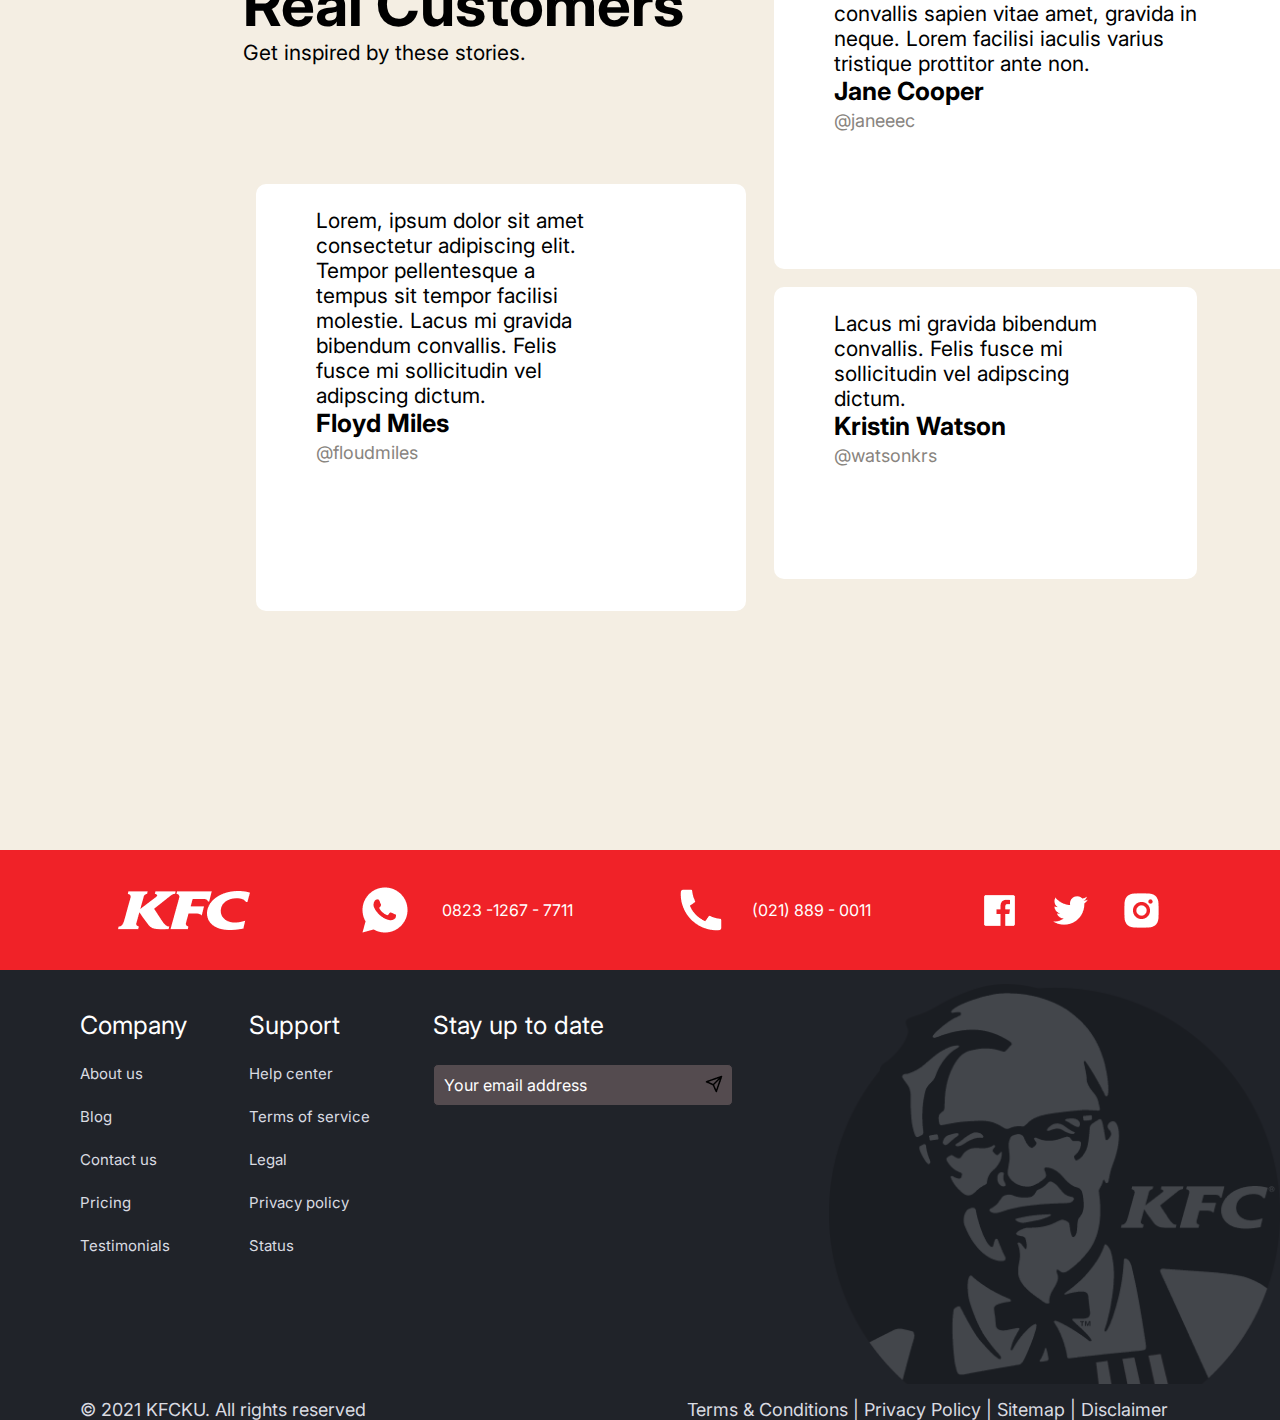
==== commit ce505127: "progress" ====
--- a/index.html
+++ b/index.html
@@ -15,7 +15,7 @@
         <div class="left-items">
           <a href="aboutus.html"><p>ABOUT US</p></a>
           <a href="findus.html"><p>FIND US</p></a>
-          <a href=""><p>ALL CAMPAIGNS</p></a>
+          <a href="Everydayvalues.html"><p>ALL CAMPAIGNS</p></a>
         </div class="nav1">
         <div class="right-items">
           <div>
@@ -123,7 +123,7 @@
       <div class="appinfo">
         <div class="appinfo3">
           <h1>
-            Now With Your Favorite<br />Kfc Mobile Application<br />In Your
+            Now With Your Favorite<br />KFC Mobile Application<br />In Your
             Pocket
           </h1>
           <div class="appinfo4">
--- a/moin.css
+++ b/moin.css
@@ -7,7 +7,7 @@
 
 /* NavBar */
 .navbar{
-    background-color: red;
+    background-color:  #f31a1a;
     display: flex;
     height: 120px;
     align-items: center;
@@ -443,7 +443,7 @@
 /* Footer */
 .footer{
     background-color: #202329;
-    height: 420px;
+    height: 450px;
 }
 .footermain{
     position: absolute;
@@ -498,7 +498,7 @@
     /* border: 1px solid black; */
     width: 85%;
     margin-left: 80px;
-    height: 380px;
+    height: 450px;
 }
 .footerend p{
     color: #D9DBE1;
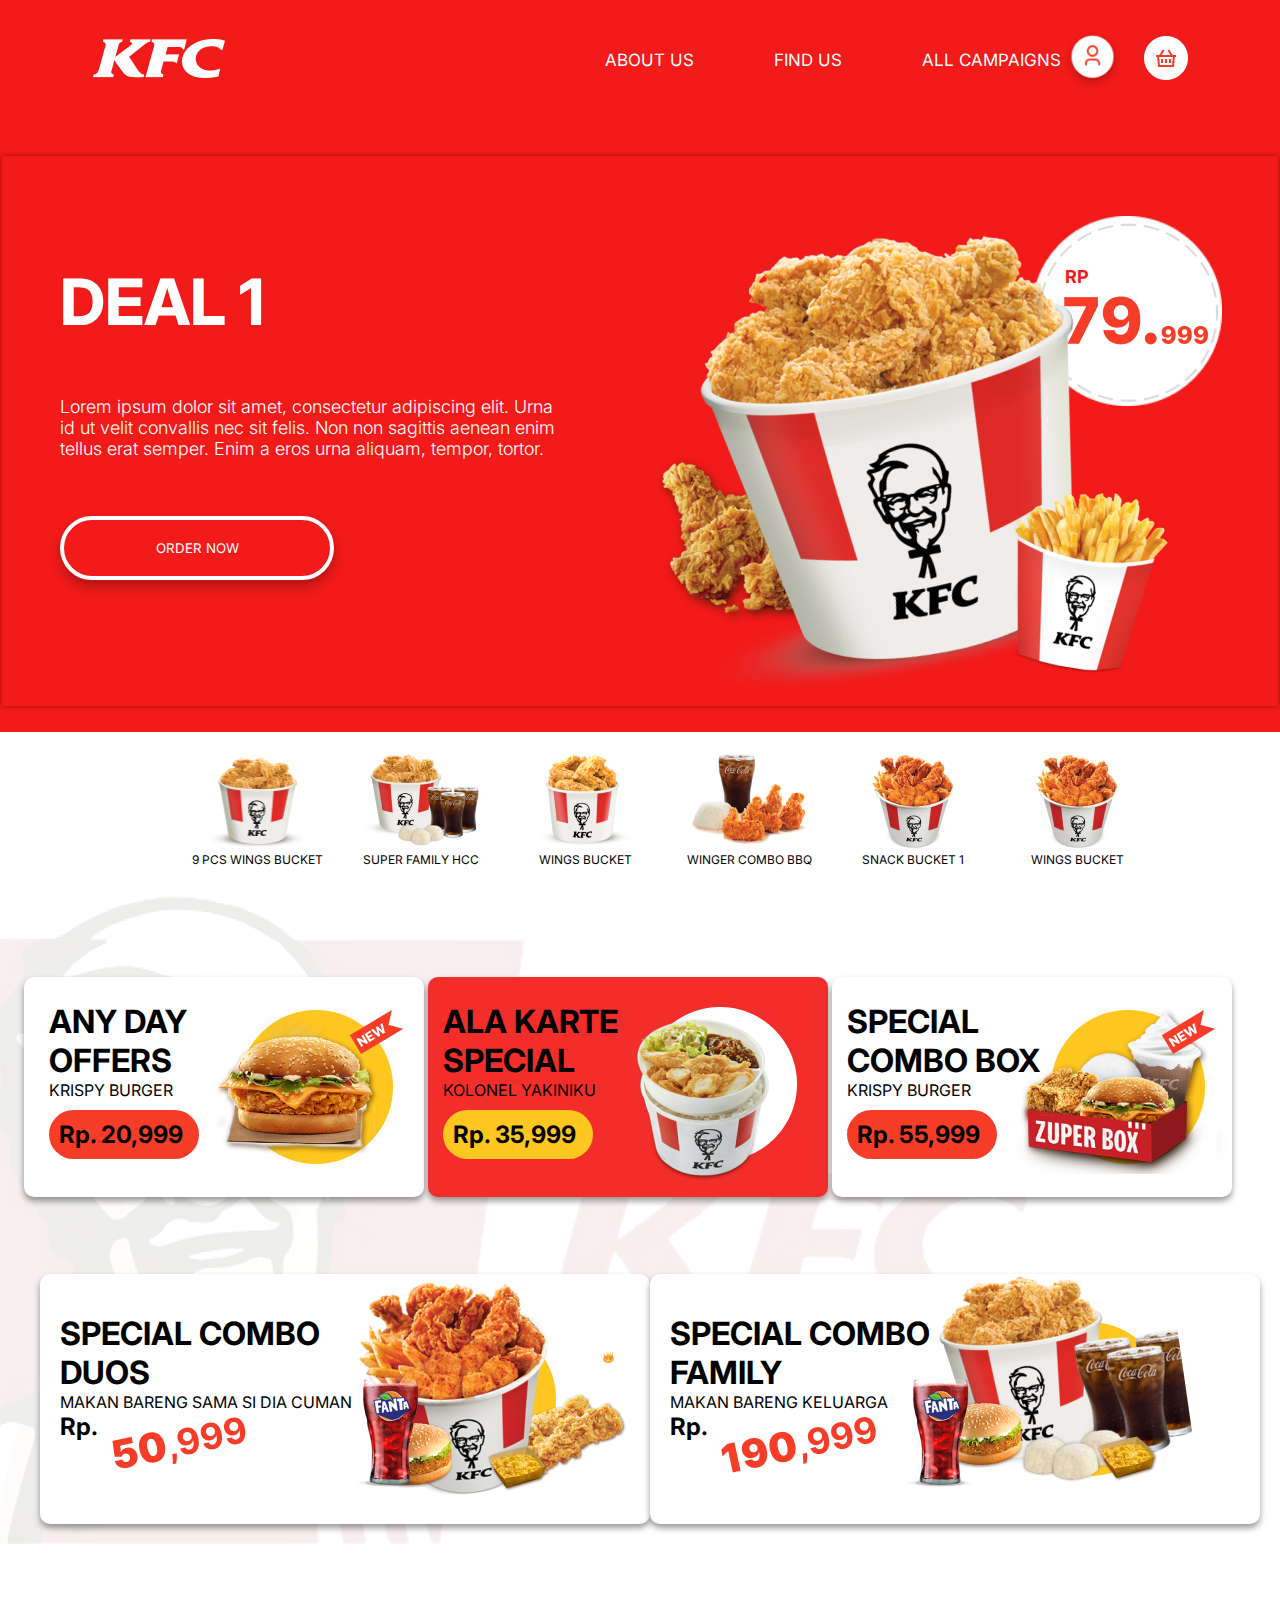
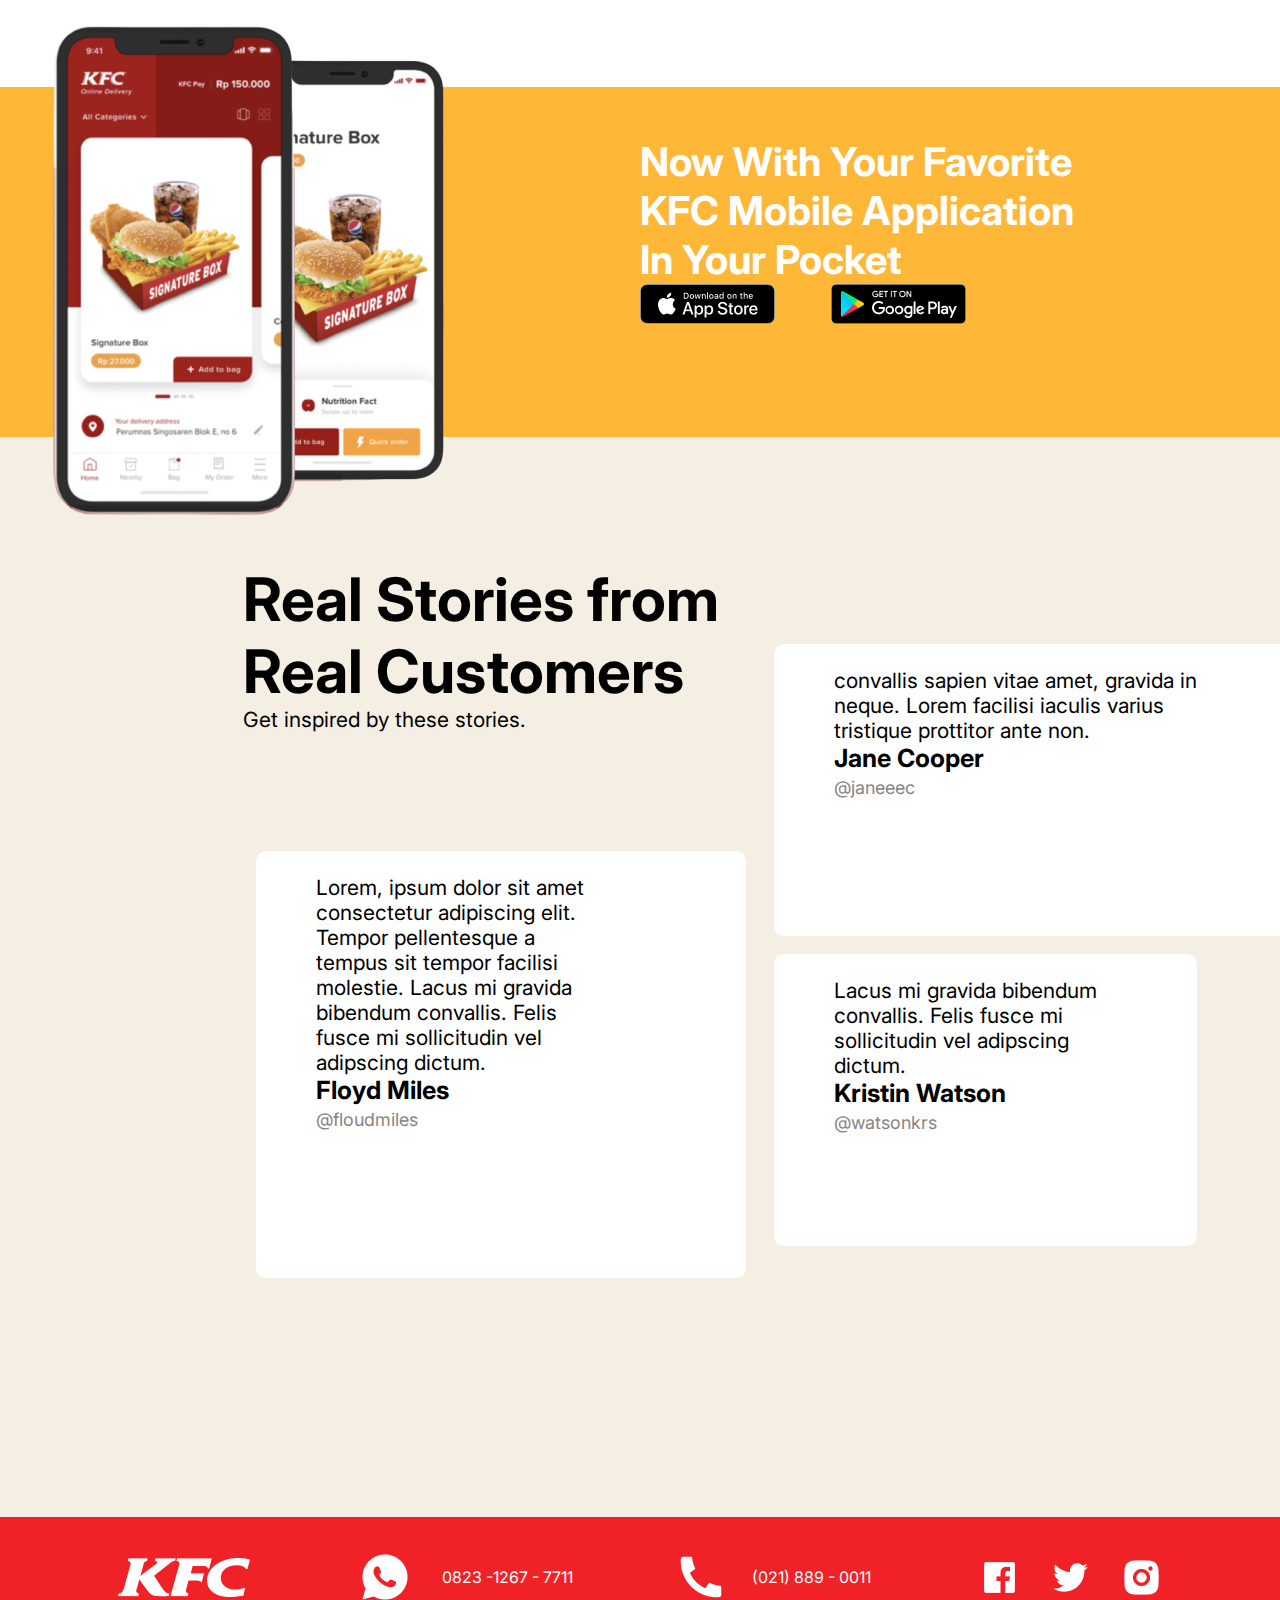
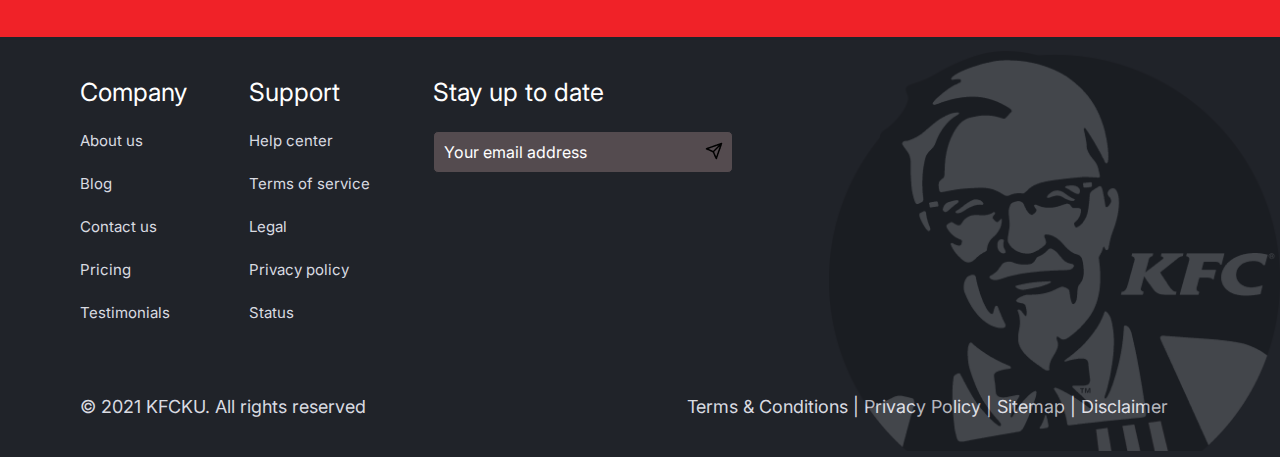
==== commit 9c5df62e: "new changes" ====
--- a/index.html
+++ b/index.html
@@ -4,6 +4,7 @@
     <meta charset="UTF-8" />
     <meta name="viewport" content="width=device-width, initial-scale=1.0" />
     <link rel="stylesheet" href="/moin.css" />
+    <link rel="stylesheet" href="https://cdnjs.cloudflare.com/ajax/libs/font-awesome/6.4.2/css/all.min.css" integrity="sha512-z3gLpd7yknf1YoNbCzqRKc4qyor8gaKU1qmn+CShxbuBusANI9QpRohGBreCFkKxLhei6S9CQXFEbbKuqLg0DA==" crossorigin="anonymous" referrerpolicy="no-referrer" />
     <title>KFC</title>
   </head>
   <body>
@@ -28,9 +29,103 @@
       </div>
         </div>
     </div>
-    <br /><br /><br /><br /><br />
+    <div class="slideback">
+      <div id="left1"><i class="fa fa-chevron-left red1-icon" aria-hidden="true"></i></div>
+    <div class="s">
+      <div class="s2">
+          <div class="s2_1">
+              <h1>DEAL 1</h1>
+              <p>Lorem ipsum dolor sit amet, consectetur adipiscing elit. Urna<br>id ut velit convallis nec sit felis. Non non sagittis aenean enim<br>tellus erat semper. Enim a eros urna aliquam, tempor, tortor.</p>
+              <a href="Everydayvalues.html"><button>ORDER NOW</button></a>
+          </div>
+          <div class="s2_2">
+              <img src="/Assets/Ellipse 13.png" alt="" class="u1">
+              <div class="s2_0">
+                  <img src="/Assets/Ellipse 2.png" alt="" class="p1">
+                  <p class="w_1">RP</p>
+                  <img src="/Assets/79.999.png" alt="" class="w1">
+                  <img src="/Assets/slider2.png" alt="" class="x1">
+                  <img src="/Assets/slider1.png" alt="" class="y1">
+                  <img src="/Assets/slider3.png" alt="" class="z1">
+              </div>
+          </div>
+      </div>
+      <div class="s2">
+        <div class="s2_1">
+            <h1>DEAL 2</h1>
+            <p>Lorem ipsum dolor sit amet, consectetur adipiscing elit. Urna<br>id ut velit convallis nec sit felis. Non non sagittis aenean enim<br>tellus erat semper. Enim a eros urna aliquam, tempor, tortor.</p>
+            <a href="Everydayvalues.html"><button>ORDER NOW</button></a>
+        </div>
+        <div class="s2_2">
+            <img src="/Assets/Ellipse 13.png" alt="" class="u1">
+            <div class="s2_0">
+                <img src="/Assets/Ellipse 2.png" alt="" class="p1">
+                <p class="w_1">RP</p>
+                <img src="/Assets/50,999.png" alt="" class="w1">
+                <img src="/Assets/slider2.png" alt="" class="x1">
+                <img src="/Assets/bur.png" alt="" class="y2">
+                <img src="/Assets/slider3.png" alt="" class="z1">
+            </div>
+        </div>
+    </div>
+    <div class="s2">
+      <div class="s2_1">
+          <h1>DEAL 3</h1>
+          <p>Lorem ipsum dolor sit amet, consectetur adipiscing elit. Urna<br>id ut velit convallis nec sit felis. Non non sagittis aenean enim<br>tellus erat semper. Enim a eros urna aliquam, tempor, tortor.</p>
+          <a href="Everydayvalues.html"><button>ORDER NOW</button></a>
+      </div>
+      <div class="s2_2">
+          <img src="/Assets/Ellipse 13.png" alt="" class="u1">
+          <div class="s2_0">
+              <img src="/Assets/Ellipse 2.png" alt="" class="p1">
+              <p class="w_1">RP</p>
+              <img src="/Assets/79.999.png" alt="" class="w1">
+              <img src="/Assets/slider2.png" alt="" class="x1">
+              <img src="/Assets/burgir.png" alt="" class="y3">
+              <img src="/Assets/slider3.png" alt="" class="z1">
+          </div>
+      </div>
+  </div>
+  <div class="s2">
+    <div class="s2_1">
+        <h1>DEAL 4</h1>
+        <p>Lorem ipsum dolor sit amet, consectetur adipiscing elit. Urna<br>id ut velit convallis nec sit felis. Non non sagittis aenean enim<br>tellus erat semper. Enim a eros urna aliquam, tempor, tortor.</p>
+        <a href="Everydayvalues.html"><button>ORDER NOW</button></a>
+    </div>
+    <div class="s2_2">
+        <img src="/Assets/Ellipse 13.png" alt="" class="u1">
+        <div class="s2_0">
+            <img src="/Assets/Ellipse 2.png" alt="" class="p1">
+            <p class="w_1">RP</p>
+            <img src="/Assets/190,999.png" alt="" class="w1">
+            <img src="/Assets/slider2.png" alt="" class="x1">
+            <img src="/sharing/sharing (2).png" alt="" class="y4">
+            <img src="/Assets/slider3.png" alt="" class="z1">
+        </div>
+    </div>
+  </div>
+</div>
+<div id="right1"><i class="fa fa-chevron-right red1-icon" aria-hidden="true"></i></div>
+</div>
+
+    <br>
+    <div class="slider-container">
+      <div id="left"><i class="fa fa-chevron-left red-icon" aria-hidden="true"></i></div>
+      <div class="slider">
+          <div class="slider01"><img src="/Assets/slider01.png" alt="Image 1"><p>9 PCS WINGS BUCKET</p></div>
+          <div class="slider01"><img src="/Assets/slider02.png" alt="Image 2"><p>SUPER FAMILY HCC</p></div>
+          <div class="slider01"><img src="/Assets/slider03.png" alt="Image 3"><p>WINGS BUCKET</p></div>
+          <div class="slider01"><img src="/Assets/slider04.png" alt="Image 4"><p>WINGER COMBO BBQ</p></div>
+          <div class="slider01"><img src="/Assets/slider05.png" alt="Image 5"><p>SNACK BUCKET 1</p></div>
+          <div class="slider01"><img src="/Assets/slider05.png" alt="Image 6"><p>WINGS BUCKET</p></div>
+          <div class="slider01"><img src="/Assets/bur.png" alt="Image 7"><p>Zingeratha</p></div>
+          <div class="slider01"><img src="/Assets/burgir.png" alt="Image 8"><p>BURGER</p></div>
+          <div class="slider01"><img src="/Assets/chawal.png" alt="Image 9"><p>Rice N Spice</p></div>
+      </div>
+      <div id="right"><i class="fa fa-chevron-right red-icon" aria-hidden="true"></i></div>
+  </div>
+    <br>
     <div class="deals">
-      <!-- <img src="/Assets/img31.png" alt="" class="deal"> -->
       <div class="deals1">
         <div class="story-box">
           <div class="deals2_1">
@@ -243,5 +338,6 @@
         <p>Terms & Conditions | Privacy Policy | Sitemap | Disclaimer</p>
       </div>
     </div>
+    <script src="moin.js"></script>
   </body>
 </html>
--- a/moin.css
+++ b/moin.css
@@ -12,7 +12,6 @@
     height: 120px;
     align-items: center;
     justify-content: center;
-
 }
 .navbar a{
     text-decoration: none;
@@ -51,15 +50,205 @@
 
 
 
+/* 1st slider */
+.slideback{
+    background-color: #f31a1a;
+    border: 1px #f31a1a solid;
+    height: 610px;
+    display: flex;
+    align-items: center;
+    justify-content: space-evenly;
+}
+.s{
+    display: flex;
+    overflow: hidden;
+}
+.s {
+    width: 99.8%;
+    height: 550px;
+    cursor: pointer;
+    /* border: 1px black solid; */
+    box-shadow: 0 0 5px rgba(0, 0, 0, 0.4);
+    margin-top: 10px;
+}
+
+.s2{
+    /* border: 1px black solid; */
+    background-color: #f31a1a;
+    display: flex;
+    color: white;
+    height: 450px;
+    
+}
+.s2 button{
+    width: 274px;
+    height: 64px;
+    color: white;
+    border-radius: 32px;
+    border: 4px solid #FFF;
+    background: #f31a1a;
+    box-shadow: 0px 7px 12px 0px rgba(0, 0, 0, 0.25);
+}
+.s2 h1{
+    font-family: Inter;
+    font-size: 64px;
+    font-style: normal;
+    font-weight: 750;
+    line-height: normal;
+    /* color: navy; */
+}
+.s2_2{
+    /* border: 1px solid black; */
+    width: 800px;
+    height: 550px;
+    margin-left: 10px;
+}
+.s2 p{
+    font-family: Inter;
+    font-size: 18px;
+    font-style: normal;
+    font-weight: 300;
+    line-height: normal;
+}
+.s:hover {
+    box-shadow: 0 0 10px rgba(0, 0, 0, 0.4);
+}
+.s2_2 img{
+    position: absolute;
+}
+.s2 button:hover{
+    background-color: #f73d27;
+}
+.s2_1{
+    display: flex;
+    flex-direction: column;
+    /* gap: 28px; */
+    /* border: 1px black solid; */
+    margin-top: 50px;
+    margin-left: 60px;
+    justify-content: space-evenly;
+    height: 430px;
+    width: 550px;
+}
+.p1{
+    width: 179px;
+    height: 179px;
+    margin-top: 67px;
+    margin-left: 417px;
+}
+.u1{
+    /* border: 1px black solid; */
+    margin-left: 410px;
+    margin-top: 60px;
+    width: 190px;
+    height: 190px;
+}
+.w_1{
+    /* border: 1px black solid; */
+    position: absolute;
+    margin-top: 110px;
+    margin-left: 443px;
+    color: #f31a1a;
+}
+.s2_0 p{
+    font-weight: 700;
+}
+.w1{
+    /* border: 1px black solid; */
+    margin-top: 140px;
+    margin-left: 442px;
+}
+.x1{
+    /* border: 1px black solid; */
+    margin-right: 50px;
+    margin-top: 240px;
+    margin-left: -15px;
+}
+.y1{
+    /* border: 1px black solid; */
+    margin-top: 30px;
+}
+.y2{
+    width: 450px;
+    margin-top: 60px;
+    margin-left: 120px;
+}
+.y3{
+    width: 450px;
+    margin-left: 90px;
+    margin-top: 30px;
+}
+.y4{
+    width: 450px;
+    margin-left: 60px;
+    margin-top: 50px;
+}
+.z1{
+    /* border: 1px black solid; */
+    margin-top: 302px;
+    margin-left: 320px;
+}
+.red1-icon {
+    font-size: 25px;
+}
+/* End of 1st Slider */
+
+
+
+
+/* Slider2 */
+.slider-container{
+    /* border: 1px solid black; */
+    display: flex;
+    align-items: center;
+    justify-content: space-between;
+    width: 1150px;
+    margin-left: 90px;
+}
+.slider img{
+    width: 134px;
+    height: 100px;
+}
+.slider{
+    /* border: 1px solid black; */
+    display: flex;
+    width: 950px;
+    overflow: hidden;
+    gap: 30px;
+}
+.slider01
+{
+    /* border: 1px solid black; */
+    width: 280px;
+    display: flex;
+    flex-direction: column;
+    justify-content: center;
+    align-items: center;
+
+}
+.slider p{
+    font-size: 12px;
+    display: flex;
+}
+.red-icon {
+    color: red;
+    font-size: 27px;
+}
+/* End of Slider2 */
+
+
+
+
+
+
 /* Deals */
 .deals{
     background-image: url(/Assets/kfc\ back.png);
     background-repeat: no-repeat;
-    height: 900px;
-    position: relative;
-    background-size: 900px 100%;
-    width: 100%;
-} 
+    width: 99%;
+    /* border: 1px solid black; */
+
+}
 .deals1{
     /* border:  1px solid black; */
     width: 95vw;
@@ -73,7 +262,7 @@
     border-radius: 10px;
     width: 400px;
     height: 220px;
-    margin-top: 60px;
+    margin-top: 90px;
     display: flex;
     /* border: 1px solid black; */
     box-shadow: 0px 4px 6px rgba(0, 0, 0, 0.4);
@@ -141,7 +330,7 @@
     border-radius: 10px;
     width: 400px;
     height: 220px;
-    margin-top: 60px;
+    margin-top: 90px;
     display: flex;
     /* border: 1px solid black; */
     box-shadow: 0px 4px 6px rgba(0, 0, 0, 0.4);
@@ -199,16 +388,16 @@
     background-color: white;
     border-radius: 10px;
     width: 610px;
-    height: 200px;
+    height: 250px;
     display: flex;
     box-shadow: 0px 4px 6px rgba(0, 0, 0, 0.4);
-
+    margin-top: 50px;
 }
 .deal2{
     /* border: 1px solid black; */
     width: 550px;
     margin-left: 20px;
-    margin-top: 15px;
+    margin-top: 40px;
 }
 .deal2 h2{
     /* border: 1px solid black; */
@@ -443,7 +632,7 @@
 /* Footer */
 .footer{
     background-color: #202329;
-    height: 450px;
+    height: 420px;
 }
 .footermain{
     position: absolute;
@@ -498,7 +687,7 @@
     /* border: 1px solid black; */
     width: 85%;
     margin-left: 80px;
-    height: 450px;
+    height: 380px;
 }
 .footerend p{
     color: #D9DBE1;
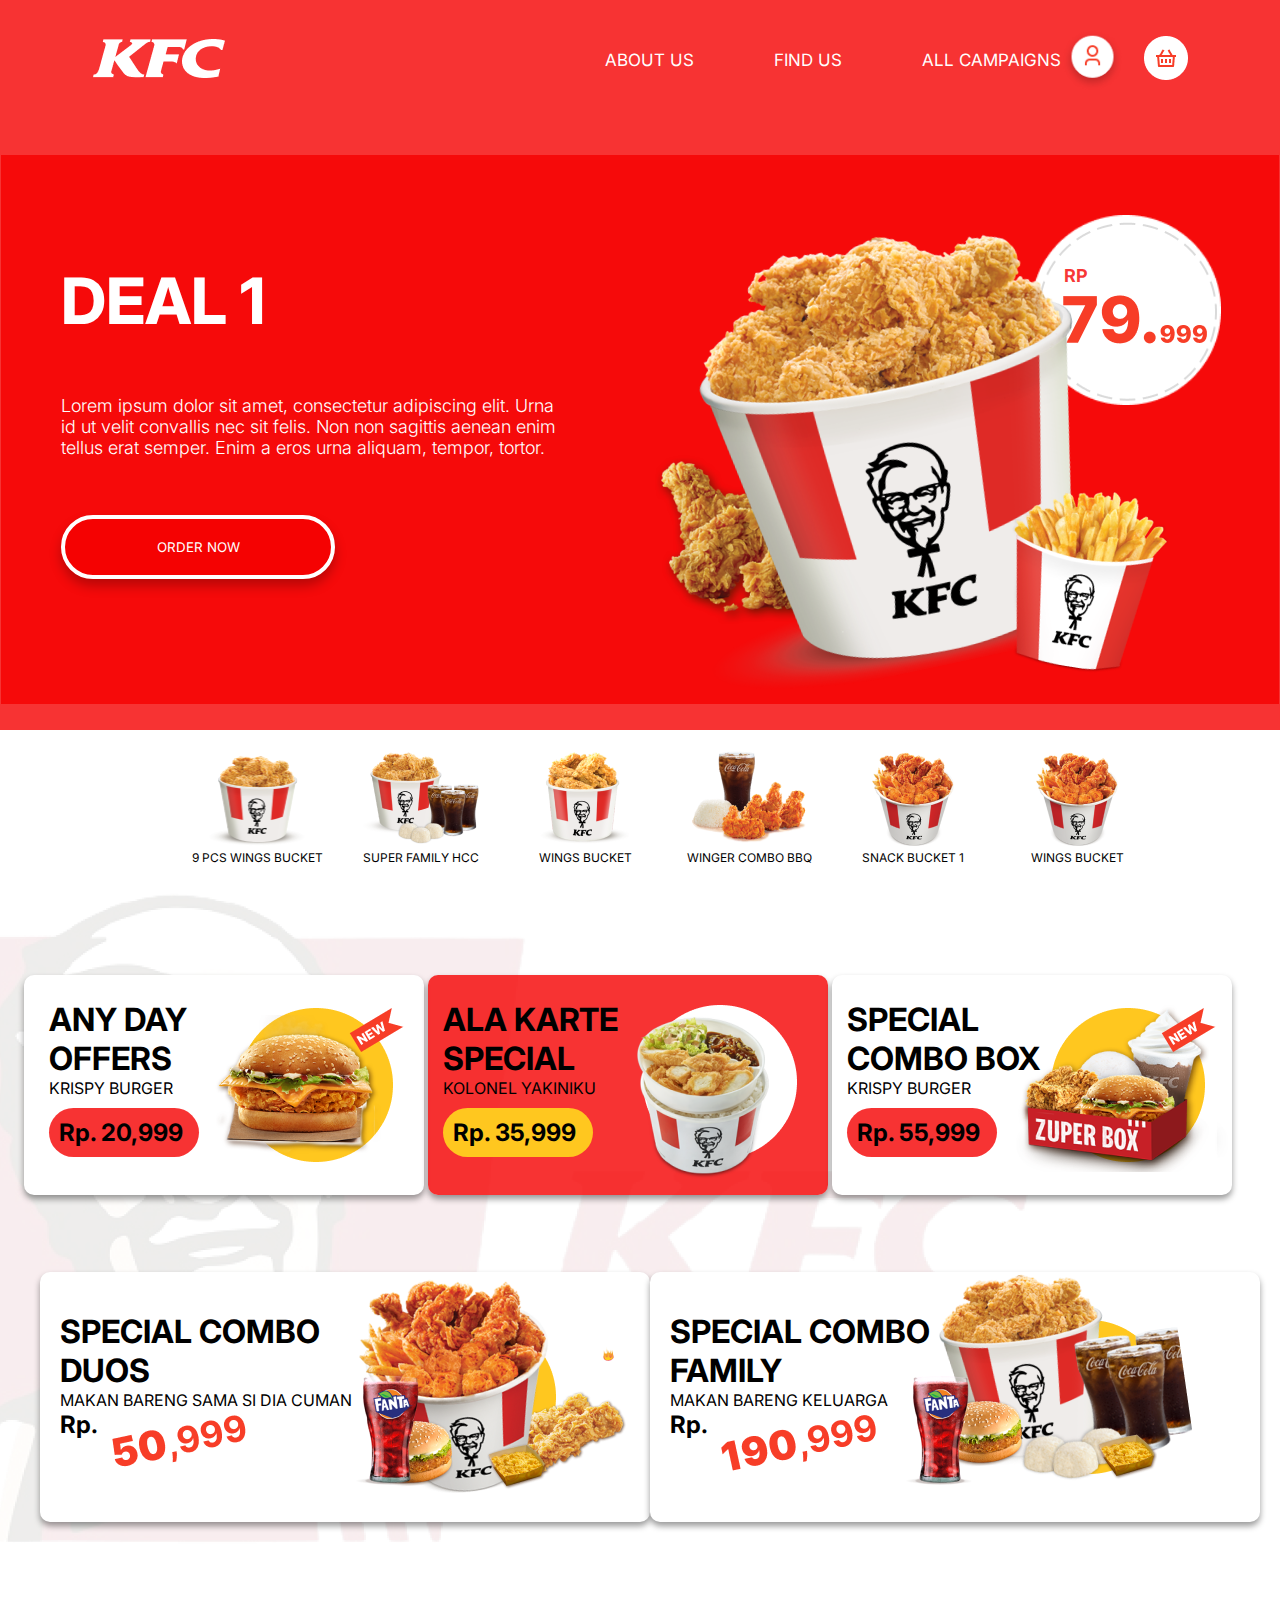
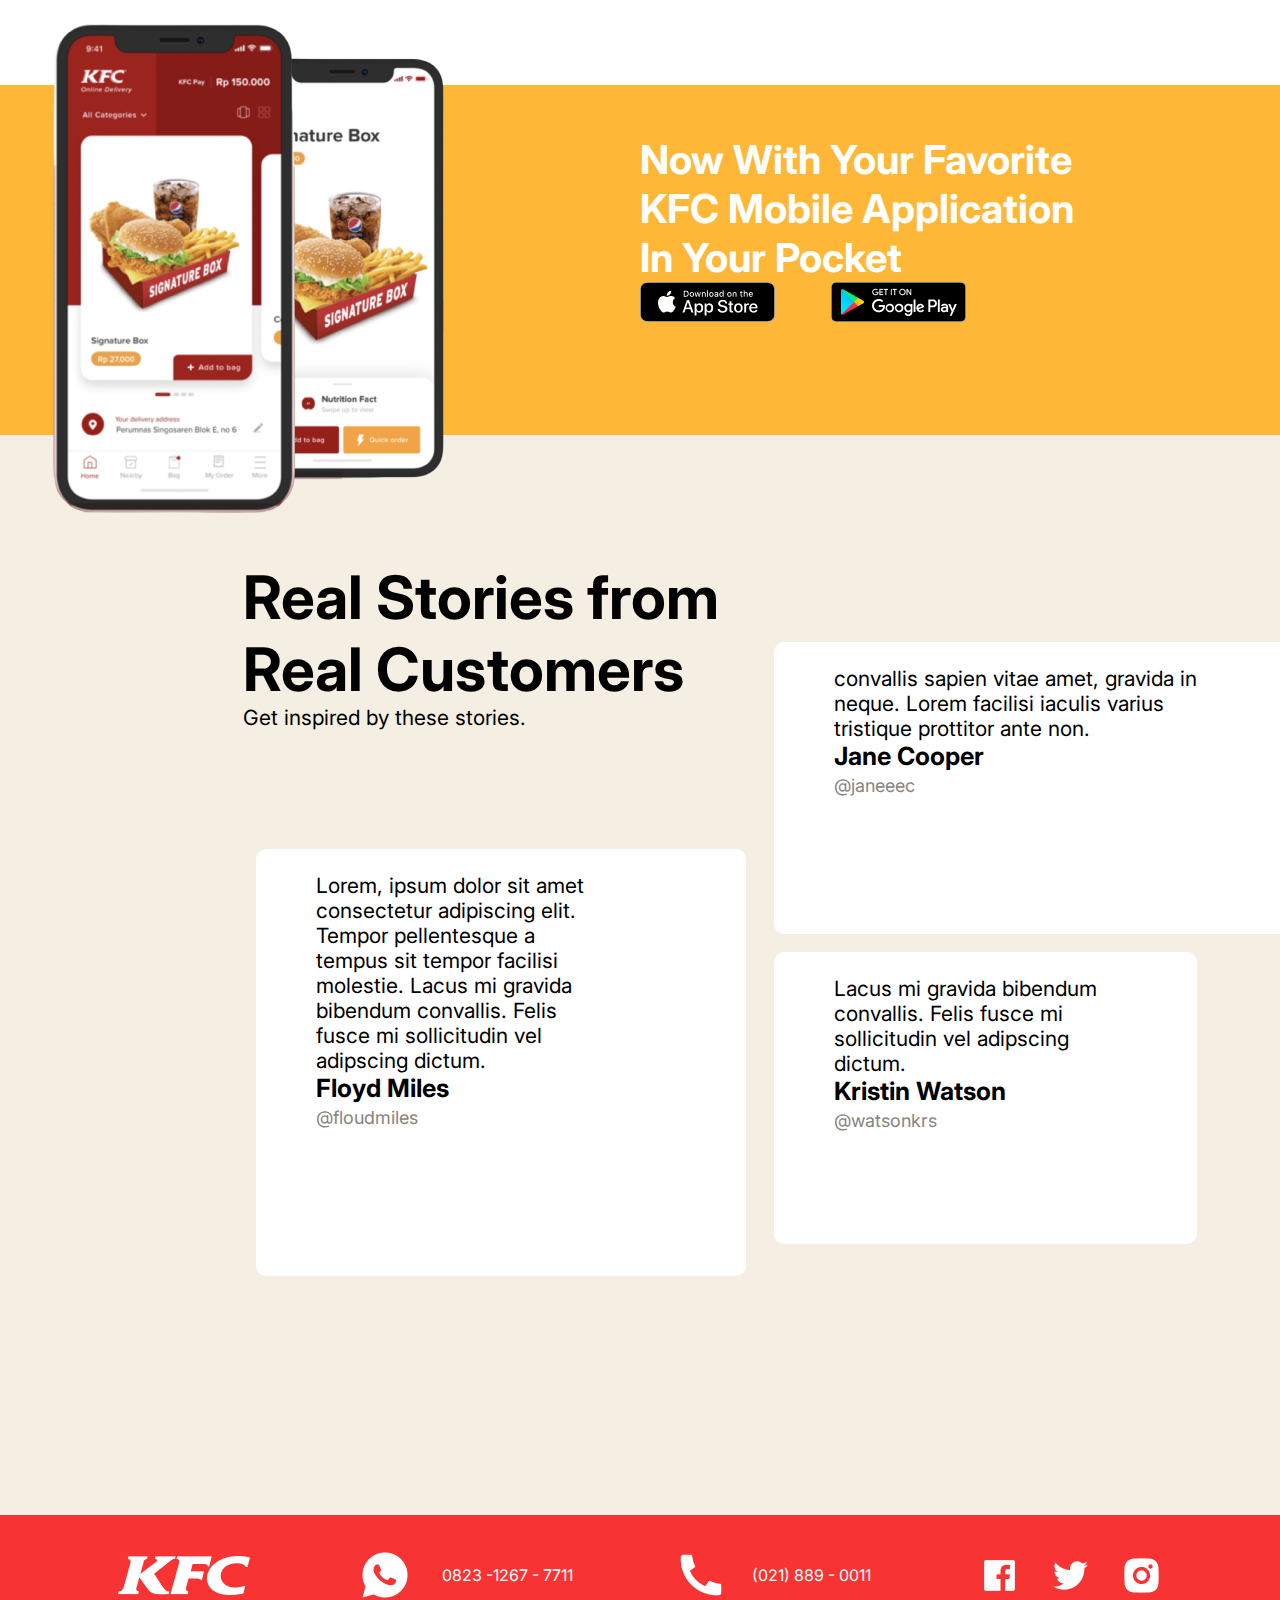
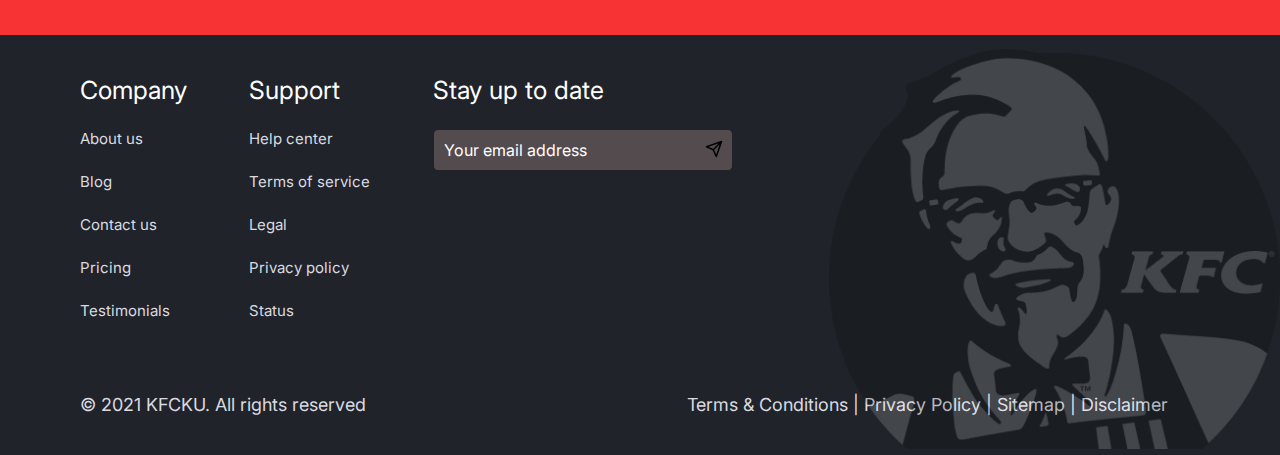
==== commit 8b3e5aeb: "slider1" ====
--- a/index.html
+++ b/index.html
@@ -30,8 +30,8 @@
         </div>
     </div>
     <div class="slideback">
-      <div id="left1"><i class="fa fa-chevron-left red1-icon" aria-hidden="true"></i></div>
-    <div class="s">
+      <div id="left1"  onclick="goPrev()"><i class="fa fa-chevron-left red1-icon" aria-hidden="true"></i></div>
+      <div class="s">
       <div class="s2">
           <div class="s2_1">
               <h1>DEAL 1</h1>
@@ -105,9 +105,8 @@
     </div>
   </div>
 </div>
-<div id="right1"><i class="fa fa-chevron-right red1-icon" aria-hidden="true"></i></div>
+<div id="right1" onclick="goNext()"><i class="fa fa-chevron-right red1-icon" aria-hidden="true"></i></div>
 </div>
-
     <br>
     <div class="slider-container">
       <div id="left"><i class="fa fa-chevron-left red-icon" aria-hidden="true"></i></div>
--- a/moin.css
+++ b/moin.css
@@ -7,7 +7,7 @@
 
 /* NavBar */
 .navbar{
-    background-color:  #f31a1a;
+    background-color:  rgba(245, 0, 0, 0.8);
     display: flex;
     height: 120px;
     align-items: center;
@@ -52,32 +52,31 @@
 
 /* 1st slider */
 .slideback{
-    background-color: #f31a1a;
-    border: 1px #f31a1a solid;
+    background-color: rgba(245, 0, 0, 0.8);
+    /* border: 1px rgba(245, 0, 0, 0.8) solid; */
     height: 610px;
     display: flex;
     align-items: center;
     justify-content: space-evenly;
 }
-.s{
-    display: flex;
-    overflow: hidden;
-}
 .s {
+    display: flex;
     width: 99.8%;
     height: 550px;
     cursor: pointer;
     /* border: 1px black solid; */
-    box-shadow: 0 0 5px rgba(0, 0, 0, 0.4);
+    /* box-shadow: 0 0 5px rgba(0, 0, 0, 0.4); */
     margin-top: 10px;
+    overflow: hidden;
 }
 
 .s2{
     /* border: 1px black solid; */
-    background-color: #f31a1a;
+    background-color: rgba(245, 0, 0, 0.8);
     display: flex;
     color: white;
-    height: 450px;
+    height: 549px;
+    /* overflow: hidden; */
     
 }
 .s2 button{
@@ -86,7 +85,7 @@
     color: white;
     border-radius: 32px;
     border: 4px solid #FFF;
-    background: #f31a1a;
+    background: rgba(245, 0, 0, 0.8);
     box-shadow: 0px 7px 12px 0px rgba(0, 0, 0, 0.25);
 }
 .s2 h1{
@@ -117,7 +116,7 @@
     position: absolute;
 }
 .s2 button:hover{
-    background-color: #f73d27;
+    background-color: rgba(245, 0, 0, 0.8)
 }
 .s2_1{
     display: flex;
@@ -148,7 +147,7 @@
     position: absolute;
     margin-top: 110px;
     margin-left: 443px;
-    color: #f31a1a;
+    color: rgba(245, 0, 0, 0.8);
 }
 .s2_0 p{
     font-weight: 700;
@@ -191,6 +190,14 @@
 .red1-icon {
     font-size: 25px;
 }
+/* cg */
+html, body {
+    margin: 0;
+    padding: 0;
+    width: 100%;
+    overflow-x: hidden; 
+}
+/* End of cg */
 /* End of 1st Slider */
 
 
@@ -231,7 +238,7 @@
     display: flex;
 }
 .red-icon {
-    color: red;
+    color: rgba(245, 0, 0, 0.8);
     font-size: 27px;
 }
 /* End of Slider2 */
@@ -312,21 +319,21 @@
     margin-top: 10px;
 }
 .deals2_1 h2{
-    background-color: #f73d27;
+    background-color: rgba(245, 0, 0, 0.8);
     border-radius: 40px;
     padding: 10px;
     width: 130px;
     margin-top: 10px;
 }
 .deals2_3 h2{
-    background-color: #f73d27;
+    background-color: rgba(245, 0, 0, 0.8);
     border-radius: 40px;
     padding: 10px;
     width: 130px;
     margin-top: 10px;
 }
 .story-box_1{
-    background-color: #F22D2A;
+    background-color: rgba(245, 0, 0, 0.8);
     border-radius: 10px;
     width: 400px;
     height: 220px;
@@ -603,7 +610,7 @@
 /* footernav */
 .footernav{
     height: 120px;
-    background-color: #f02228;
+    background-color: rgba(245, 0, 0, 0.8);
 }
 .fobj{
     display: flex;
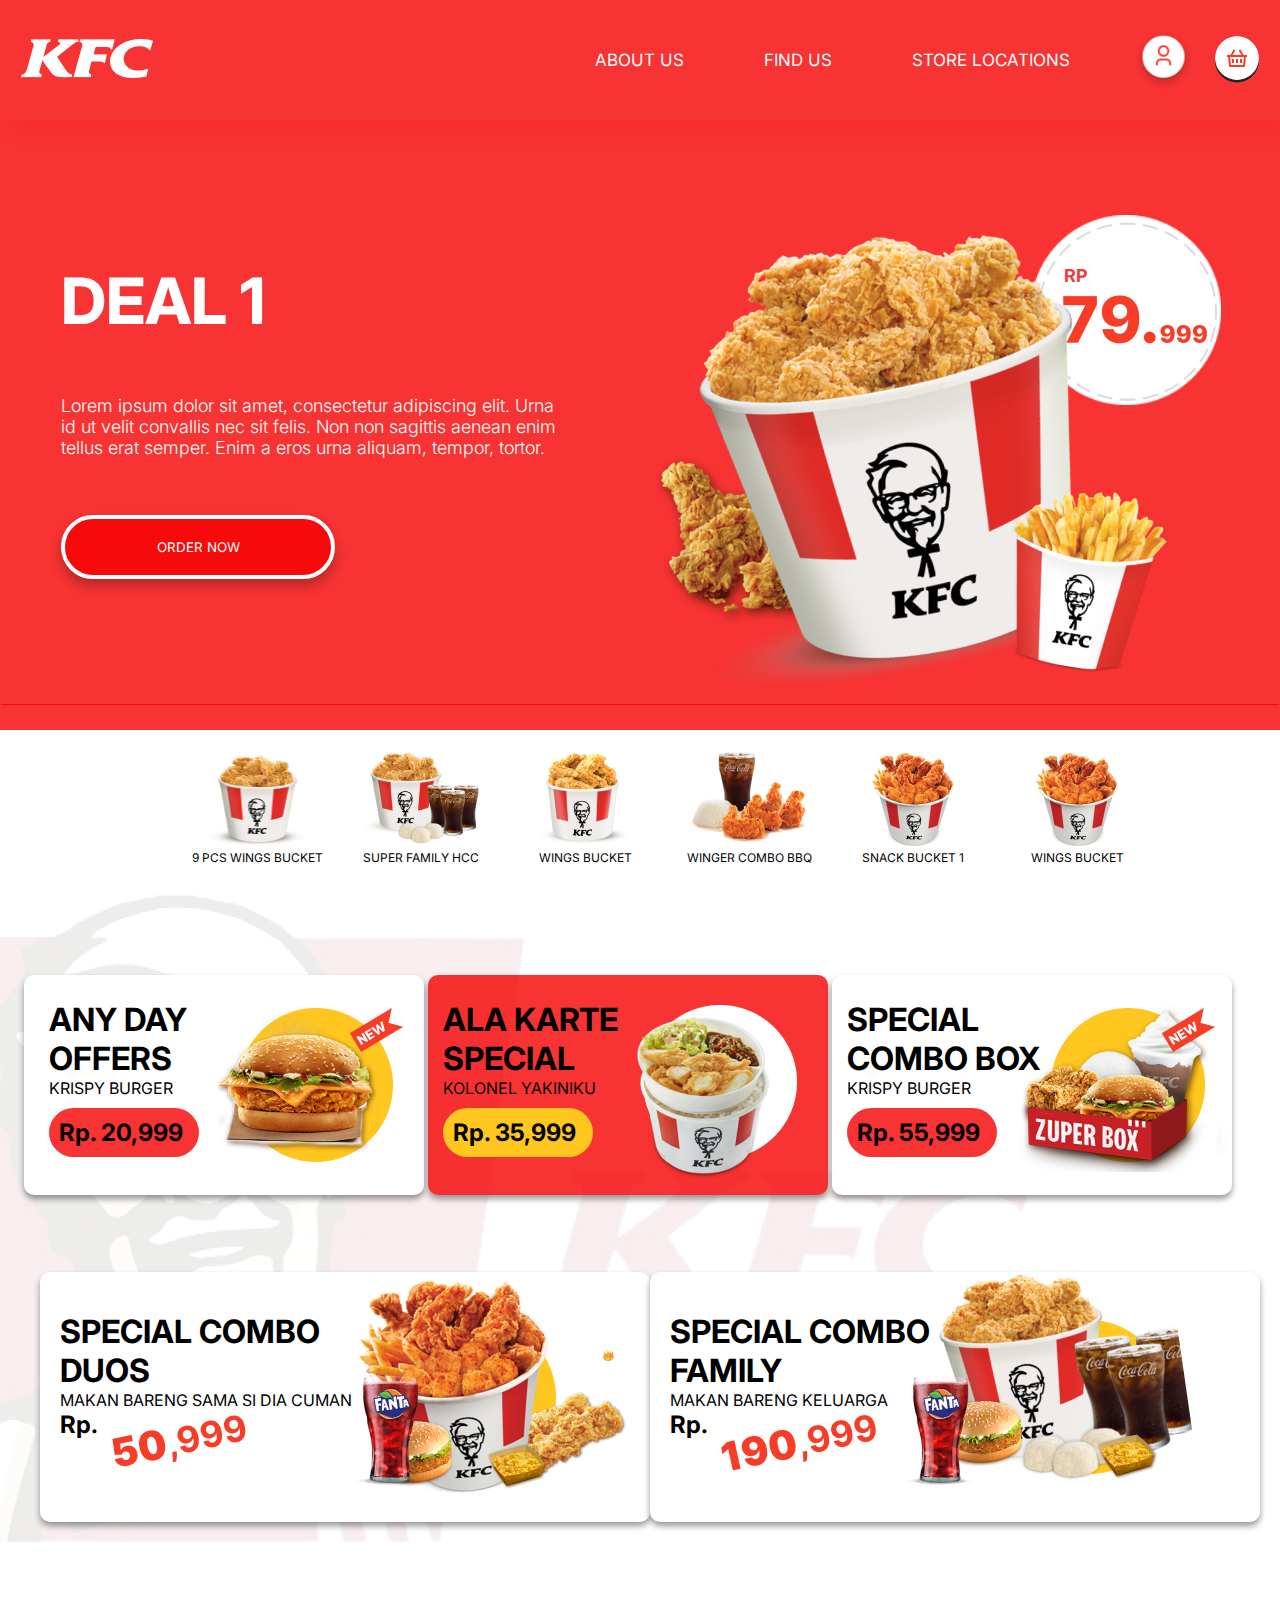
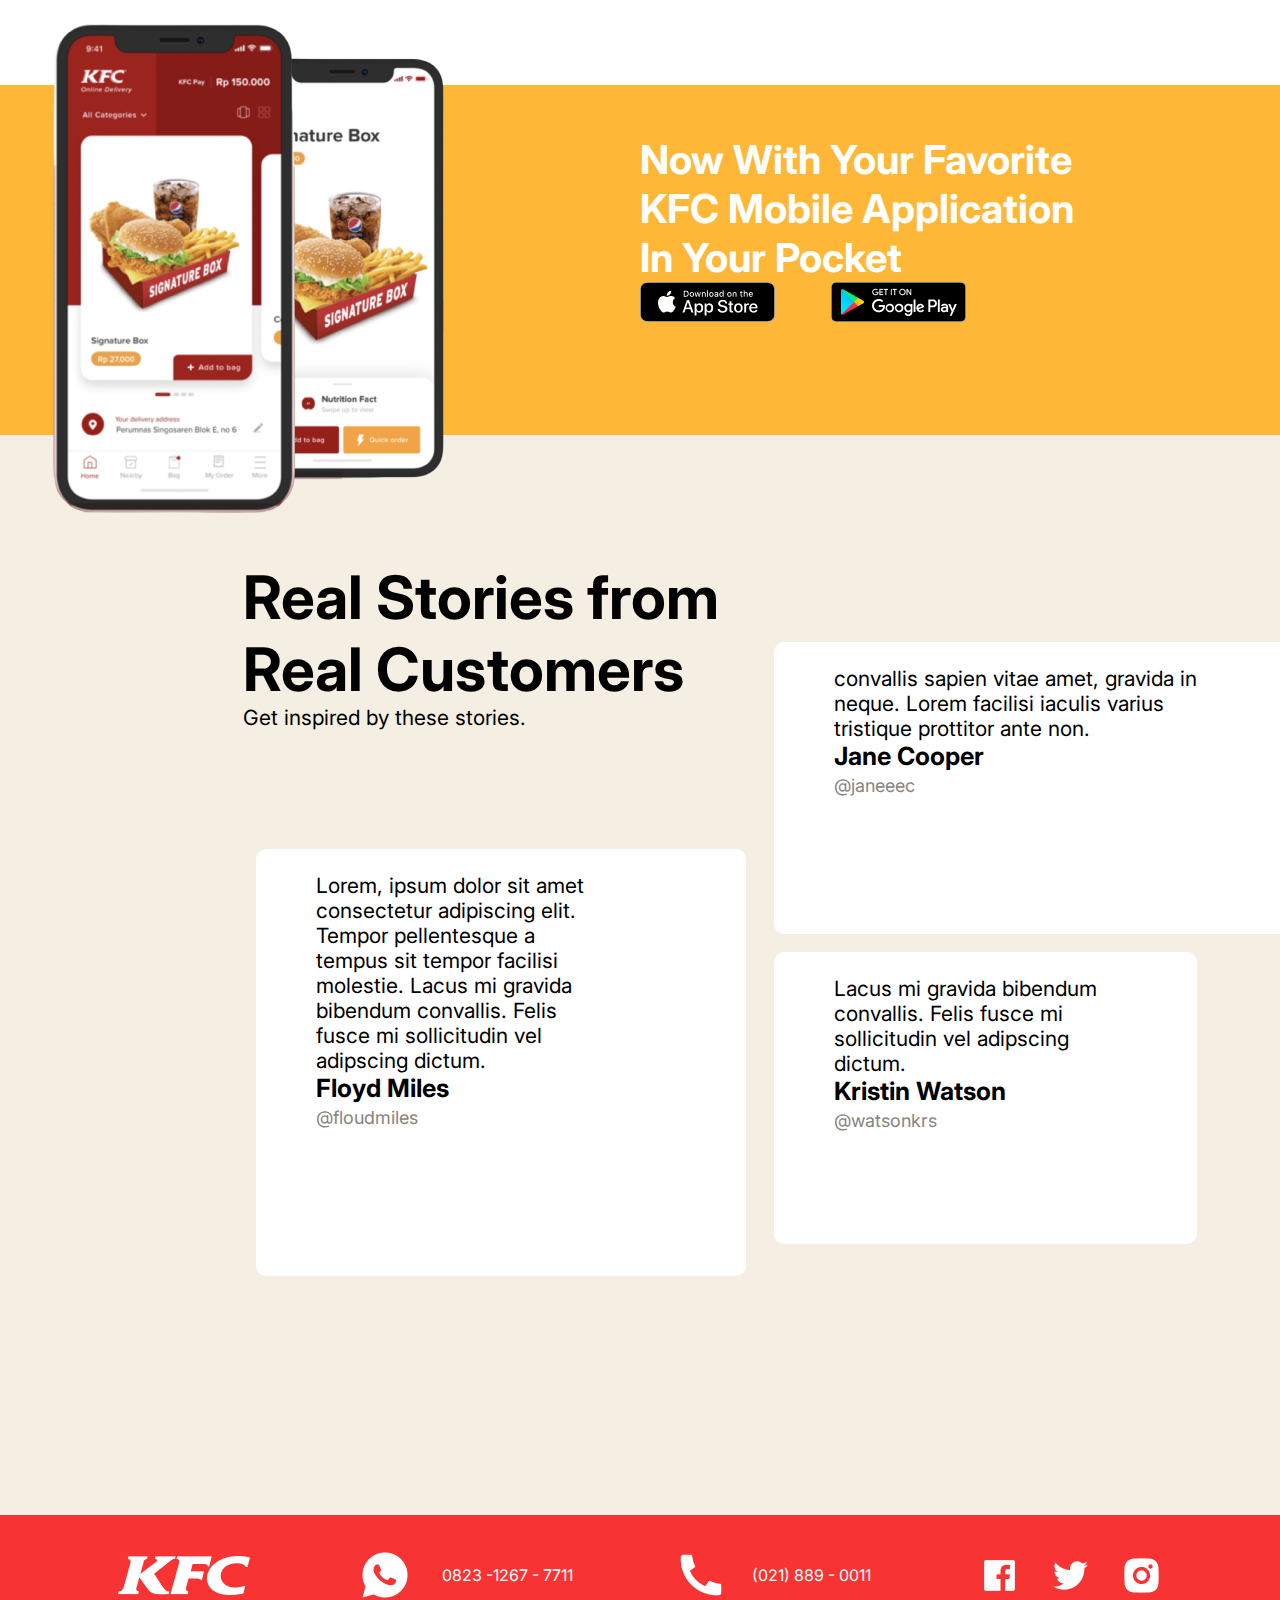
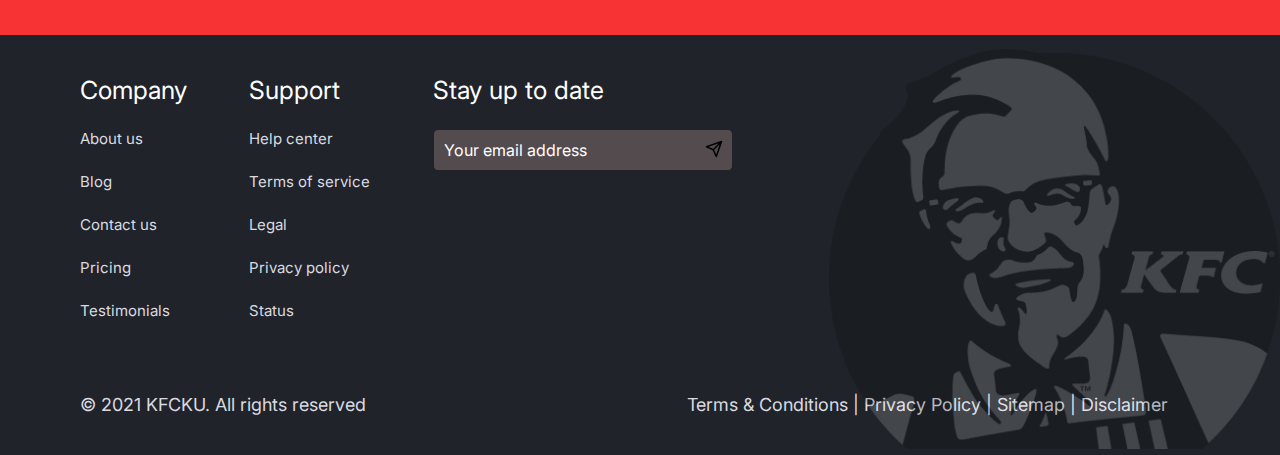
==== commit a1445666: "progress" ====
--- a/index.html
+++ b/index.html
@@ -4,216 +4,287 @@
     <meta charset="UTF-8" />
     <meta name="viewport" content="width=device-width, initial-scale=1.0" />
     <link rel="stylesheet" href="/moin.css" />
-    <link rel="stylesheet" href="https://cdnjs.cloudflare.com/ajax/libs/font-awesome/6.4.2/css/all.min.css" integrity="sha512-z3gLpd7yknf1YoNbCzqRKc4qyor8gaKU1qmn+CShxbuBusANI9QpRohGBreCFkKxLhei6S9CQXFEbbKuqLg0DA==" crossorigin="anonymous" referrerpolicy="no-referrer" />
+    <link
+      rel="stylesheet"
+      href="https://cdnjs.cloudflare.com/ajax/libs/font-awesome/6.4.2/css/all.min.css"
+      integrity="sha512-z3gLpd7yknf1YoNbCzqRKc4qyor8gaKU1qmn+CShxbuBusANI9QpRohGBreCFkKxLhei6S9CQXFEbbKuqLg0DA=="
+      crossorigin="anonymous"
+      referrerpolicy="no-referrer"
+    />
     <title>KFC</title>
   </head>
   <body>
     <div>
       <div class="navbar">
         <div class="kfc">
-          <img src="/Assets/Vector.png" alt="KFC" />
+          <a href="index.html"><img src="/Assets/Vector.png" alt="KFC" /></a>
         </div>
         <div class="left-items">
           <a href="aboutus.html"><p>ABOUT US</p></a>
           <a href="findus.html"><p>FIND US</p></a>
-          <a href="Everydayvalues.html"><p>ALL CAMPAIGNS</p></a>
-        </div class="nav1">
+          <a href="location.html"><p>STORE LOCATIONS</p></a>
+        </div>
         <div class="right-items">
           <div>
-            <a href="" class="rimg1"><img src="/Assets/akun.png" alt="Profile" /></a>
+            <a href="" class="rimg1"
+              ><img src="/Assets/akun.png" alt="Profile"
+            /></a>
           </div>
           <div>
-            <a href=""><img src="/Assets/Group 2.png" alt="Cart" /></a>
-          </div>
-        </div>
-      </div>
-        </div>
-    </div>
-    <div class="slideback">
-      <div id="left1"  onclick="goPrev()"><i class="fa fa-chevron-left red1-icon" aria-hidden="true"></i></div>
-      <div class="s">
-      <div class="s2">
-          <div class="s2_1">
+            <a href=""
+              ><img class="rimg2" src="/Assets/Group 2.png" alt="Cart"
+            /></a>
+          </div>
+        </div>
+      </div>
+      <div class="slideback">
+        <div id="left1" onclick="goPrev()">
+          <i class="fa fa-chevron-left red1-icon" aria-hidden="true"></i>
+        </div>
+        <div class="s">
+          <div class="s2">
+            <div class="s2_1">
               <h1>DEAL 1</h1>
-              <p>Lorem ipsum dolor sit amet, consectetur adipiscing elit. Urna<br>id ut velit convallis nec sit felis. Non non sagittis aenean enim<br>tellus erat semper. Enim a eros urna aliquam, tempor, tortor.</p>
+              <p>
+                Lorem ipsum dolor sit amet, consectetur adipiscing elit. Urna<br />id
+                ut velit convallis nec sit felis. Non non sagittis aenean
+                enim<br />tellus erat semper. Enim a eros urna aliquam, tempor,
+                tortor.
+              </p>
               <a href="Everydayvalues.html"><button>ORDER NOW</button></a>
-          </div>
-          <div class="s2_2">
-              <img src="/Assets/Ellipse 13.png" alt="" class="u1">
+            </div>
+            <div class="s2_2">
+              <img src="/Assets/Ellipse 13.png" alt="" class="u1" />
               <div class="s2_0">
-                  <img src="/Assets/Ellipse 2.png" alt="" class="p1">
-                  <p class="w_1">RP</p>
-                  <img src="/Assets/79.999.png" alt="" class="w1">
-                  <img src="/Assets/slider2.png" alt="" class="x1">
-                  <img src="/Assets/slider1.png" alt="" class="y1">
-                  <img src="/Assets/slider3.png" alt="" class="z1">
-              </div>
-          </div>
-      </div>
-      <div class="s2">
-        <div class="s2_1">
-            <h1>DEAL 2</h1>
-            <p>Lorem ipsum dolor sit amet, consectetur adipiscing elit. Urna<br>id ut velit convallis nec sit felis. Non non sagittis aenean enim<br>tellus erat semper. Enim a eros urna aliquam, tempor, tortor.</p>
-            <a href="Everydayvalues.html"><button>ORDER NOW</button></a>
-        </div>
-        <div class="s2_2">
-            <img src="/Assets/Ellipse 13.png" alt="" class="u1">
-            <div class="s2_0">
-                <img src="/Assets/Ellipse 2.png" alt="" class="p1">
+                <img src="/Assets/Ellipse 2.png" alt="" class="p1" />
                 <p class="w_1">RP</p>
-                <img src="/Assets/50,999.png" alt="" class="w1">
-                <img src="/Assets/slider2.png" alt="" class="x1">
-                <img src="/Assets/bur.png" alt="" class="y2">
-                <img src="/Assets/slider3.png" alt="" class="z1">
-            </div>
-        </div>
-    </div>
-    <div class="s2">
-      <div class="s2_1">
-          <h1>DEAL 3</h1>
-          <p>Lorem ipsum dolor sit amet, consectetur adipiscing elit. Urna<br>id ut velit convallis nec sit felis. Non non sagittis aenean enim<br>tellus erat semper. Enim a eros urna aliquam, tempor, tortor.</p>
-          <a href="Everydayvalues.html"><button>ORDER NOW</button></a>
-      </div>
-      <div class="s2_2">
-          <img src="/Assets/Ellipse 13.png" alt="" class="u1">
-          <div class="s2_0">
-              <img src="/Assets/Ellipse 2.png" alt="" class="p1">
-              <p class="w_1">RP</p>
-              <img src="/Assets/79.999.png" alt="" class="w1">
-              <img src="/Assets/slider2.png" alt="" class="x1">
-              <img src="/Assets/burgir.png" alt="" class="y3">
-              <img src="/Assets/slider3.png" alt="" class="z1">
-          </div>
-      </div>
-  </div>
-  <div class="s2">
-    <div class="s2_1">
-        <h1>DEAL 4</h1>
-        <p>Lorem ipsum dolor sit amet, consectetur adipiscing elit. Urna<br>id ut velit convallis nec sit felis. Non non sagittis aenean enim<br>tellus erat semper. Enim a eros urna aliquam, tempor, tortor.</p>
-        <a href="Everydayvalues.html"><button>ORDER NOW</button></a>
-    </div>
-    <div class="s2_2">
-        <img src="/Assets/Ellipse 13.png" alt="" class="u1">
-        <div class="s2_0">
-            <img src="/Assets/Ellipse 2.png" alt="" class="p1">
-            <p class="w_1">RP</p>
-            <img src="/Assets/190,999.png" alt="" class="w1">
-            <img src="/Assets/slider2.png" alt="" class="x1">
-            <img src="/sharing/sharing (2).png" alt="" class="y4">
-            <img src="/Assets/slider3.png" alt="" class="z1">
-        </div>
-    </div>
-  </div>
-</div>
-<div id="right1" onclick="goNext()"><i class="fa fa-chevron-right red1-icon" aria-hidden="true"></i></div>
-</div>
-    <br>
-    <div class="slider-container">
-      <div id="left"><i class="fa fa-chevron-left red-icon" aria-hidden="true"></i></div>
-      <div class="slider">
-          <div class="slider01"><img src="/Assets/slider01.png" alt="Image 1"><p>9 PCS WINGS BUCKET</p></div>
-          <div class="slider01"><img src="/Assets/slider02.png" alt="Image 2"><p>SUPER FAMILY HCC</p></div>
-          <div class="slider01"><img src="/Assets/slider03.png" alt="Image 3"><p>WINGS BUCKET</p></div>
-          <div class="slider01"><img src="/Assets/slider04.png" alt="Image 4"><p>WINGER COMBO BBQ</p></div>
-          <div class="slider01"><img src="/Assets/slider05.png" alt="Image 5"><p>SNACK BUCKET 1</p></div>
-          <div class="slider01"><img src="/Assets/slider05.png" alt="Image 6"><p>WINGS BUCKET</p></div>
-          <div class="slider01"><img src="/Assets/bur.png" alt="Image 7"><p>Zingeratha</p></div>
-          <div class="slider01"><img src="/Assets/burgir.png" alt="Image 8"><p>BURGER</p></div>
-          <div class="slider01"><img src="/Assets/chawal.png" alt="Image 9"><p>Rice N Spice</p></div>
-      </div>
-      <div id="right"><i class="fa fa-chevron-right red-icon" aria-hidden="true"></i></div>
-  </div>
-    <br>
-    <div class="deals">
-      <div class="deals1">
-        <div class="story-box">
-          <div class="deals2_1">
-          <h1>ANY DAY<br>OFFERS</h1>
-          <p>KRISPY BURGER</p>
-          <h2>Rp. 20,999</h2>
-          </div>
-          <div class="deals3">
-            <img src="/Assets/Ellipse 15.png" alt="">
-            <div class="deals6">
-            <img src="/Assets/image 17.png" alt="" class="deals8">
-            <img src="/Assets/Group 13.png" alt="" class="deals7">
-          </div>
-        </div>
-        </div>
-        <div class="story-box_1">
-          <div class="deals2_2">
-          <h1>ALA KARTE<br>SPECIAL</h1>
-          <p>KOLONEL YAKINIKU</p>
-          <h2>Rp. 35,999</h2>
-          </div>
-          <div class="deals4">
-            <img src="/Assets/Ellipse 13.png" alt="">
-            <div class="deals9">
-            <img src="/Assets/image 18.png" alt="">
-          </div>
-          </div>
-        </div>
-        <div class="story-box">
-          <div class="deals2_3">
-          <h1>SPECIAL<br>COMBO BOX</h1>
-          <p>KRISPY BURGER</p>
-          <h2>Rp. 55,999</h2>
-          </div>
-          <div class="deals5">
-            <img src="/Assets/Ellipse 15.png" alt="">
-            <div class="deals10">
-            <img src="/Assets/image 19.png" alt="" class="deals12">
-            <img src="/Assets/Group 13.png" alt="" class="deals11">
-          </div>
-          </div>
-        </div>
-      </div>
-      <div class="deal1">
-        <div class="story-box1">
-        <div class="deal2">
-          <h1>SPECIAL COMBO<br>DUOS</h1>
-          <p>MAKAN BARENG SAMA SI DIA CUMAN</p>
-          <h2>Rp.</h2>
-          <img src="/Assets/50,999.png" alt="">
-        </div>
-        <div class="deals3">
-          <img src="/Assets/Ellipse 15.png" alt="">
-          <div class="deal4">
-          <img src="/Assets/image 22.png" alt="" class="deal5">
-          <img src="/Assets/image 21.png" alt="" class="deal6">
-          <img src="/Assets/image 23.png" alt="" class="deal7">
-          <img src="/Assets/image 24.png" alt="" class="deal8">
-          <img src="/Assets/image 25.png" alt="" class="deal9">
-          </div>
-        </div>
-        </div>
-        <div class="story-box1">
-        <div class="deal2">
-            <h1>SPECIAL COMBO<br>FAMILY</h1>
-            <p>MAKAN BARENG KELUARGA</p>
-            <h2>Rp.</h2>
-            <img src="/Assets/190,999.png" alt="">
-        </div>
-        <div class="deals3">
-          <img src="/Assets/Ellipse 15.png" alt="">
-          <div class="deal4">
-            <img src="/Assets/image 27.png" alt="" class="deal10">
-            <img src="/Assets/image 23.png" alt="" class="deal11">
-            <img src="/Assets/image 24.png" alt="" class="deal12">
-            <img src="/Assets/image 25.png" alt="" class="deal13">
-          </div>
-        </div>
-        </div>
-      </div>
-    </div>
-    <div class="kfcapp">
-      <div class="appinfo1">
-        <img class="phone2" src="/Assets/Screen Shot 2021-11-23 at 19.57 1.png" alt="mobile" />
-      </div>
-      <div class="appinfo2">
-        <img class="phone1"   src="/Assets/Screen Shot 2021-11-23 at 19.57 2.png" alt="mobile" />
-      </div>
-    </div>
+                <img src="/Assets/79.999.png" alt="" class="w1" />
+                <img src="/Assets/slider2.png" alt="" class="x1" />
+                <img src="/Assets/slider1.png" alt="" class="y1" />
+                <img src="/Assets/slider3.png" alt="" class="z1" />
+              </div>
+            </div>
+          </div>
+          <div class="s2">
+            <div class="s2_1">
+              <h1>DEAL 2</h1>
+              <p>
+                Lorem ipsum dolor sit amet, consectetur adipiscing elit. Urna<br />id
+                ut velit convallis nec sit felis. Non non sagittis aenean
+                enim<br />tellus erat semper. Enim a eros urna aliquam, tempor,
+                tortor.
+              </p>
+              <a href="Everydayvalues.html"><button>ORDER NOW</button></a>
+            </div>
+            <div class="s2_2">
+              <img src="/Assets/Ellipse 13.png" alt="" class="u1" />
+              <div class="s2_0">
+                <img src="/Assets/Ellipse 2.png" alt="" class="p1" />
+                <p class="w_1">RP</p>
+                <img src="/Assets/50,999.png" alt="" class="w1" />
+                <img src="/Assets/slider2.png" alt="" class="x1" />
+                <img src="/Assets/bur.png" alt="" class="y2" />
+                <img src="/Assets/slider3.png" alt="" class="z1" />
+              </div>
+            </div>
+          </div>
+          <div class="s2">
+            <div class="s2_1">
+              <h1>DEAL 3</h1>
+              <p>
+                Lorem ipsum dolor sit amet, consectetur adipiscing elit. Urna<br />id
+                ut velit convallis nec sit felis. Non non sagittis aenean
+                enim<br />tellus erat semper. Enim a eros urna aliquam, tempor,
+                tortor.
+              </p>
+              <a href="Everydayvalues.html"><button>ORDER NOW</button></a>
+            </div>
+            <div class="s2_2">
+              <img src="/Assets/Ellipse 13.png" alt="" class="u1" />
+              <div class="s2_0">
+                <img src="/Assets/Ellipse 2.png" alt="" class="p1" />
+                <p class="w_1">RP</p>
+                <img src="/Assets/79.999.png" alt="" class="w1" />
+                <img src="/Assets/slider2.png" alt="" class="x1" />
+                <img src="/Assets/burgir.png" alt="" class="y3" />
+                <img src="/Assets/slider3.png" alt="" class="z1" />
+              </div>
+            </div>
+          </div>
+          <div class="s2">
+            <div class="s2_1">
+              <h1>DEAL 4</h1>
+              <p>
+                Lorem ipsum dolor sit amet, consectetur adipiscing elit. Urna<br />id
+                ut velit convallis nec sit felis. Non non sagittis aenean
+                enim<br />tellus erat semper. Enim a eros urna aliquam, tempor,
+                tortor.
+              </p>
+              <a href="Everydayvalues.html"><button>ORDER NOW</button></a>
+            </div>
+            <div class="s2_2">
+              <img src="/Assets/Ellipse 13.png" alt="" class="u1" />
+              <div class="s2_0">
+                <img src="/Assets/Ellipse 2.png" alt="" class="p1" />
+                <p class="w_1">RP</p>
+                <img src="/Assets/190,999.png" alt="" class="w1" />
+                <img src="/Assets/slider2.png" alt="" class="x1" />
+                <img src="/sharing/sharing (2).png" alt="" class="y4" />
+                <img src="/Assets/slider3.png" alt="" class="z1" />
+              </div>
+            </div>
+          </div>
+        </div>
+        <div id="right1" onclick="goNext()">
+          <i class="fa fa-chevron-right red1-icon" aria-hidden="true"></i>
+        </div>
+      </div>
+      <br />
+      <div class="slider-container">
+        <div id="left">
+          <i class="fa fa-chevron-left red-icon" aria-hidden="true"></i>
+        </div>
+        <div class="slider">
+          <div class="slider01">
+            <img src="/Assets/slider01.png" alt="Image 1" />
+            <p>9 PCS WINGS BUCKET</p>
+          </div>
+          <div class="slider01">
+            <img src="/Assets/slider02.png" alt="Image 2" />
+            <p>SUPER FAMILY HCC</p>
+          </div>
+          <div class="slider01">
+            <img src="/Assets/slider03.png" alt="Image 3" />
+            <p>WINGS BUCKET</p>
+          </div>
+          <div class="slider01">
+            <img src="/Assets/slider04.png" alt="Image 4" />
+            <p>WINGER COMBO BBQ</p>
+          </div>
+          <div class="slider01">
+            <img src="/Assets/slider05.png" alt="Image 5" />
+            <p>SNACK BUCKET 1</p>
+          </div>
+          <div class="slider01">
+            <img src="/Assets/slider05.png" alt="Image 6" />
+            <p>WINGS BUCKET</p>
+          </div>
+          <div class="slider01">
+            <img src="/Assets/bur.png" alt="Image 7" />
+            <p>Zingeratha</p>
+          </div>
+          <div class="slider01">
+            <img src="/Assets/burgir.png" alt="Image 8" />
+            <p>BURGER</p>
+          </div>
+          <div class="slider01">
+            <img src="/Assets/chawal.png" alt="Image 9" />
+            <p>Rice N Spice</p>
+          </div>
+        </div>
+        <div id="right">
+          <i class="fa fa-chevron-right red-icon" aria-hidden="true"></i>
+        </div>
+      </div>
+      <br />
+      <div class="deals">
+        <div class="deals1">
+          <div class="story-box">
+            <div class="deals2_1">
+              <h1>ANY DAY<br />OFFERS</h1>
+              <p>KRISPY BURGER</p>
+              <h2>Rp. 20,999</h2>
+            </div>
+            <div class="deals3">
+              <img src="/Assets/Ellipse 15.png" alt="" />
+              <div class="deals6">
+                <img src="/Assets/image 17.png" alt="" class="deals8" />
+                <img src="/Assets/Group 13.png" alt="" class="deals7" />
+              </div>
+            </div>
+          </div>
+          <div class="story-box_1">
+            <div class="deals2_2">
+              <h1>ALA KARTE<br />SPECIAL</h1>
+              <p>KOLONEL YAKINIKU</p>
+              <h2>Rp. 35,999</h2>
+            </div>
+            <div class="deals4">
+              <img src="/Assets/Ellipse 13.png" alt="" />
+              <div class="deals9">
+                <img src="/Assets/image 18.png" alt="" />
+              </div>
+            </div>
+          </div>
+          <div class="story-box">
+            <div class="deals2_3">
+              <h1>SPECIAL<br />COMBO BOX</h1>
+              <p>KRISPY BURGER</p>
+              <h2>Rp. 55,999</h2>
+            </div>
+            <div class="deals5">
+              <img src="/Assets/Ellipse 15.png" alt="" />
+              <div class="deals10">
+                <img src="/Assets/image 19.png" alt="" class="deals12" />
+                <img src="/Assets/Group 13.png" alt="" class="deals11" />
+              </div>
+            </div>
+          </div>
+        </div>
+        <div class="deal1">
+          <div class="story-box1">
+            <div class="deal2">
+              <h1>SPECIAL COMBO<br />DUOS</h1>
+              <p>MAKAN BARENG SAMA SI DIA CUMAN</p>
+              <h2>Rp.</h2>
+              <img src="/Assets/50,999.png" alt="" />
+            </div>
+            <div class="deals3">
+              <img src="/Assets/Ellipse 15.png" alt="" />
+              <div class="deal4">
+                <img src="/Assets/image 22.png" alt="" class="deal5" />
+                <img src="/Assets/image 21.png" alt="" class="deal6" />
+                <img src="/Assets/image 23.png" alt="" class="deal7" />
+                <img src="/Assets/image 24.png" alt="" class="deal8" />
+                <img src="/Assets/image 25.png" alt="" class="deal9" />
+              </div>
+            </div>
+          </div>
+          <div class="story-box1">
+            <div class="deal2">
+              <h1>SPECIAL COMBO<br />FAMILY</h1>
+              <p>MAKAN BARENG KELUARGA</p>
+              <h2>Rp.</h2>
+              <img src="/Assets/190,999.png" alt="" />
+            </div>
+            <div class="deals3">
+              <img src="/Assets/Ellipse 15.png" alt="" />
+              <div class="deal4">
+                <img src="/Assets/image 27.png" alt="" class="deal10" />
+                <img src="/Assets/image 23.png" alt="" class="deal11" />
+                <img src="/Assets/image 24.png" alt="" class="deal12" />
+                <img src="/Assets/image 25.png" alt="" class="deal13" />
+              </div>
+            </div>
+          </div>
+        </div>
+      </div>
+      <div class="kfcapp">
+        <div class="appinfo1">
+          <img
+            class="phone2"
+            src="/Assets/Screen Shot 2021-11-23 at 19.57 1.png"
+            alt="mobile"
+          />
+        </div>
+        <div class="appinfo2">
+          <img
+            class="phone1"
+            src="/Assets/Screen Shot 2021-11-23 at 19.57 2.png"
+            alt="mobile"
+          />
+        </div>
+      </div>
       <div class="appinfo">
         <div class="appinfo3">
           <h1>
--- a/moin.css
+++ b/moin.css
@@ -5,13 +5,19 @@
     font-family: 'Inter', sans-serif;
 }
 
-/* NavBar */
+
 .navbar{
-    background-color:  rgba(245, 0, 0, 0.8);
+    background-color: rgba(245, 0, 0, 0.8);
+    box-shadow: 7px 10px 24px 0px rgba(255, 71, 31, 0.22);
     display: flex;
     height: 120px;
     align-items: center;
-    justify-content: center;
+    justify-content: space-around;
+    
+    
+    gap: 20px;
+   
+
 }
 .navbar a{
     text-decoration: none;
@@ -38,15 +44,17 @@
 .rimg1 img{
     width: 63px;
     margin-top: 4px;
+    
     height: 63px;
 }
 .nav1{
 
     margin-top: 10px;
 }
-
-/* End of Navbar */
-
+.rimg2{
+    border-radius: 100%;
+    box-shadow: 0px 2.5px 0.5px  #202329;
+}
 
 
 
@@ -68,11 +76,12 @@
     /* box-shadow: 0 0 5px rgba(0, 0, 0, 0.4); */
     margin-top: 10px;
     overflow: hidden;
+    background-color: rgba(245, 0, 0, 0.8);
 }
 
 .s2{
     /* border: 1px black solid; */
-    background-color: rgba(245, 0, 0, 0.8);
+    background-color: #f73333;
     display: flex;
     color: white;
     height: 549px;
@@ -109,9 +118,7 @@
     font-weight: 300;
     line-height: normal;
 }
-.s:hover {
-    box-shadow: 0 0 10px rgba(0, 0, 0, 0.4);
-}
+
 .s2_2 img{
     position: absolute;
 }
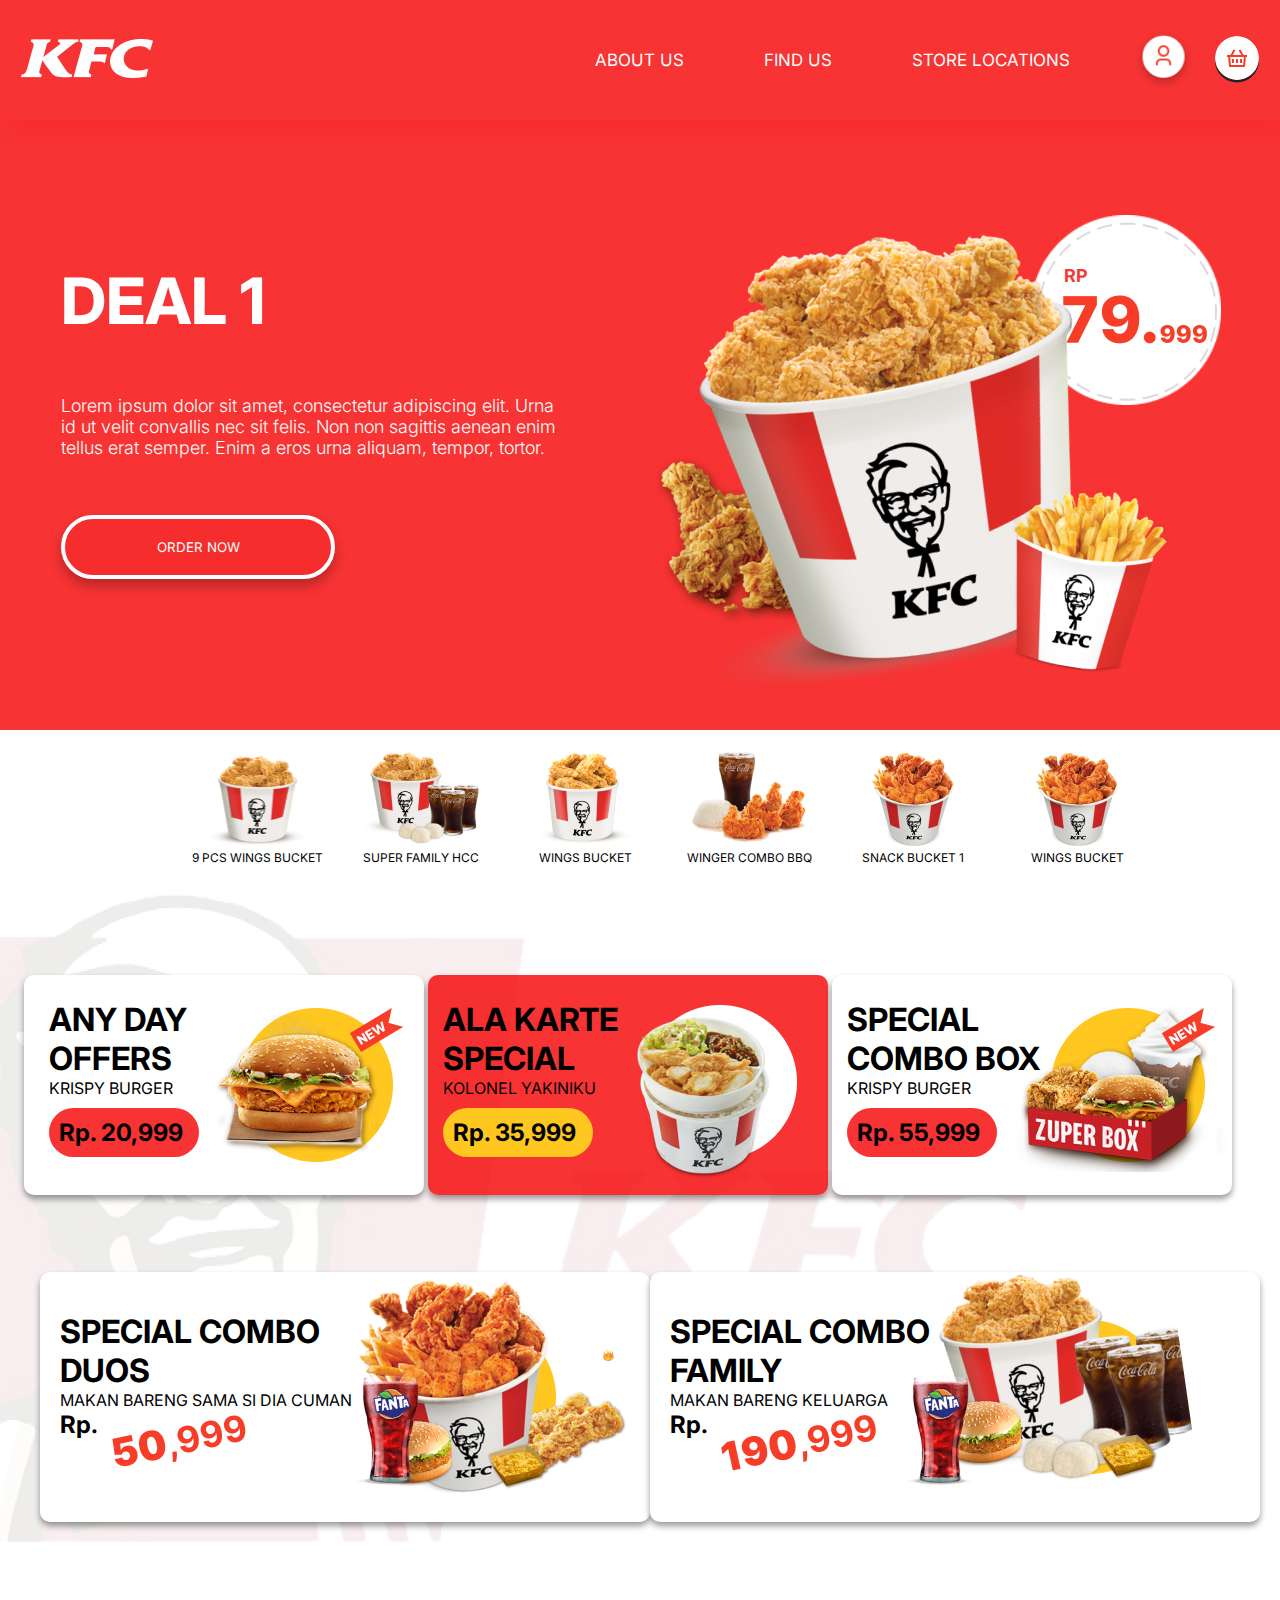
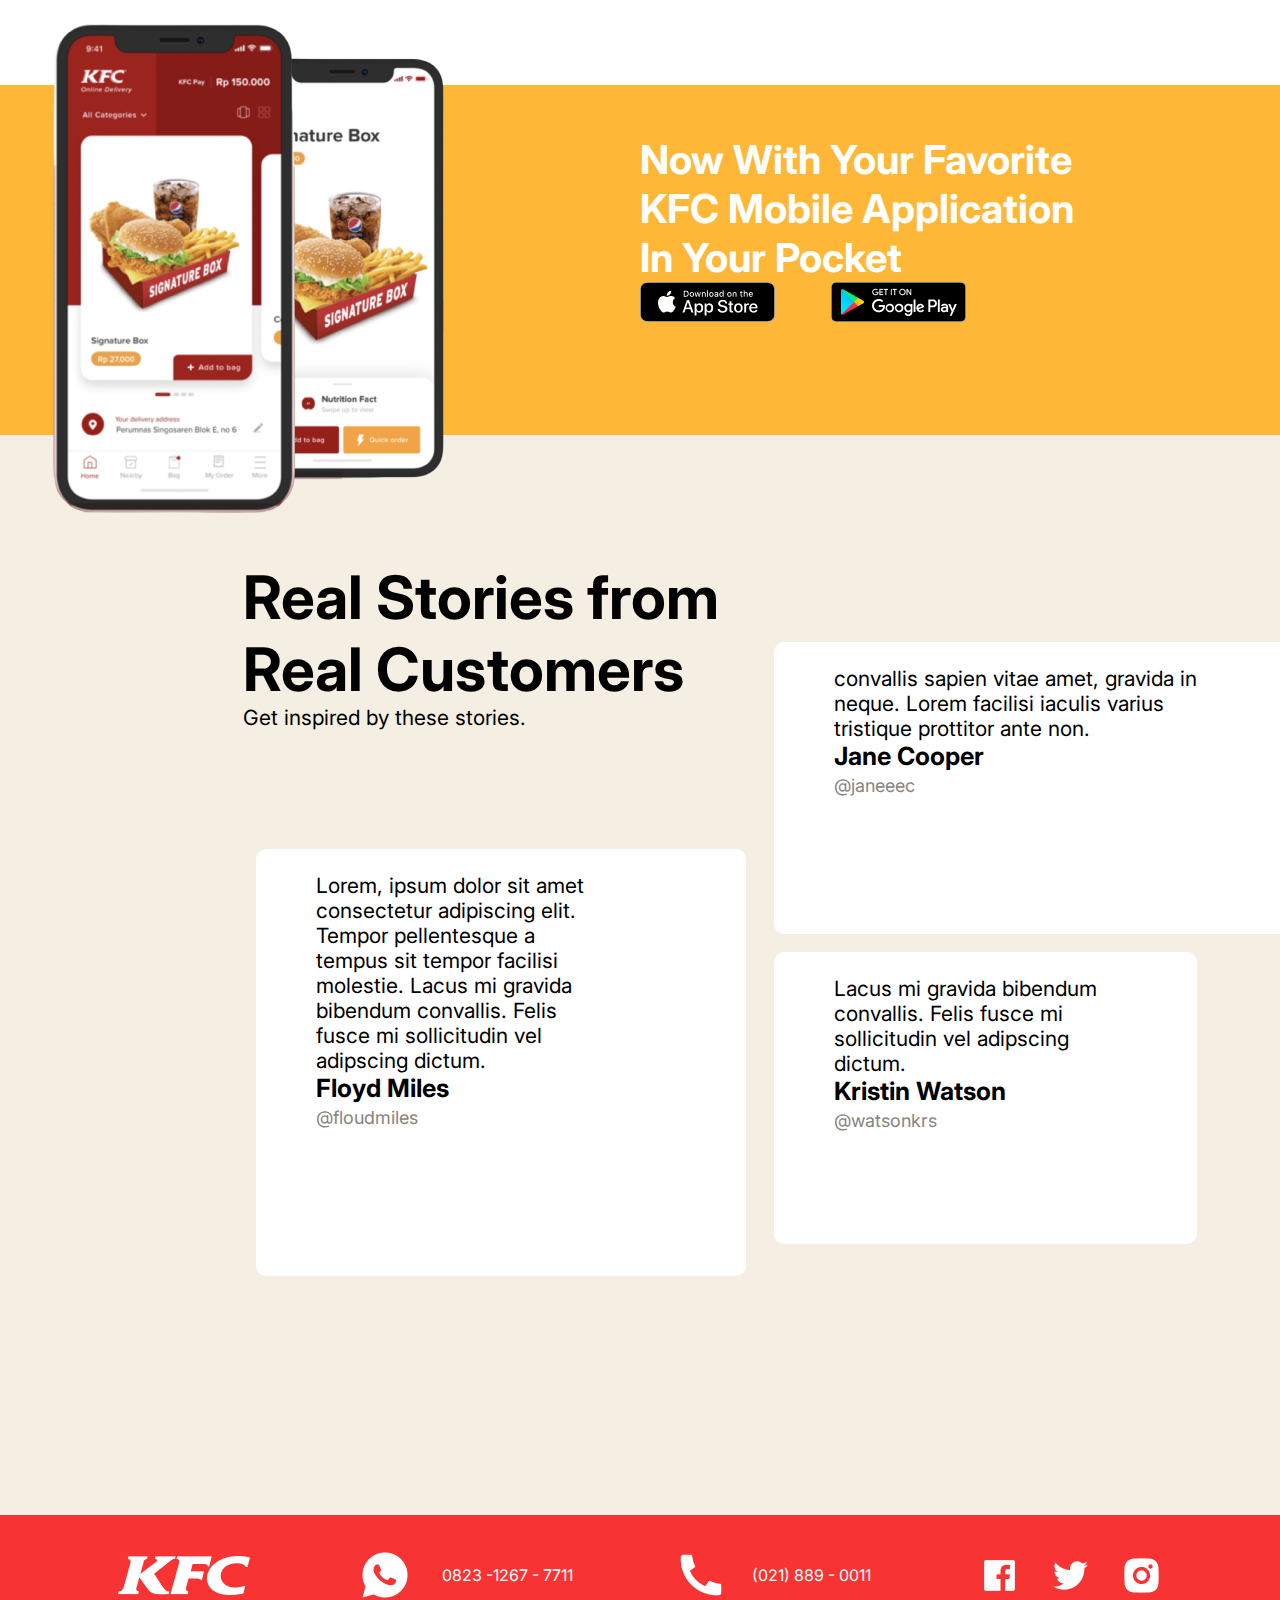
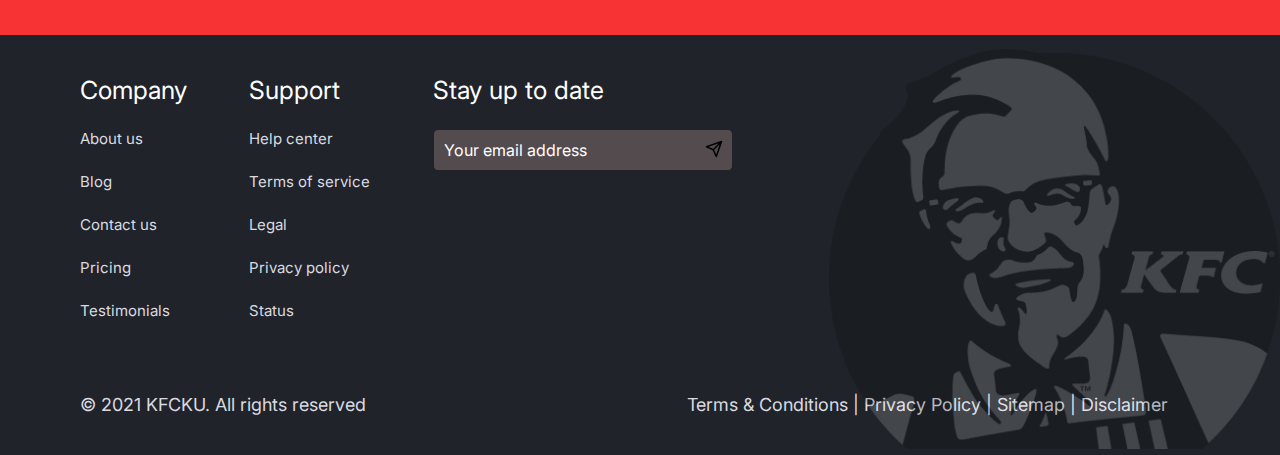
==== commit 662061de: ".." ====
--- a/index.html
+++ b/index.html
@@ -12,6 +12,11 @@
       referrerpolicy="no-referrer"
     />
     <title>KFC</title>
+    <link
+      rel="shortcut icon"
+      type="image/x-icon"
+      href="Assets/icons8-kfc-chicken-48.png"
+    />
   </head>
   <body>
     <div>
--- a/moin.css
+++ b/moin.css
@@ -73,15 +73,14 @@
     height: 550px;
     cursor: pointer;
     /* border: 1px black solid; */
-    /* box-shadow: 0 0 5px rgba(0, 0, 0, 0.4); */
     margin-top: 10px;
     overflow: hidden;
-    background-color: rgba(245, 0, 0, 0.8);
+    background-color: transparent;
 }
 
 .s2{
     /* border: 1px black solid; */
-    background-color: #f73333;
+    background-color: rgba(245, 0, 0, 0.0);
     display: flex;
     color: white;
     height: 549px;
@@ -94,7 +93,7 @@
     color: white;
     border-radius: 32px;
     border: 4px solid #FFF;
-    background: rgba(245, 0, 0, 0.8);
+    background: rgba(245, 0, 0, 0.1);
     box-shadow: 0px 7px 12px 0px rgba(0, 0, 0, 0.25);
 }
 .s2 h1{
@@ -123,7 +122,7 @@
     position: absolute;
 }
 .s2 button:hover{
-    background-color: rgba(245, 0, 0, 0.8)
+    background-color:#FFB737;
 }
 .s2_1{
     display: flex;
